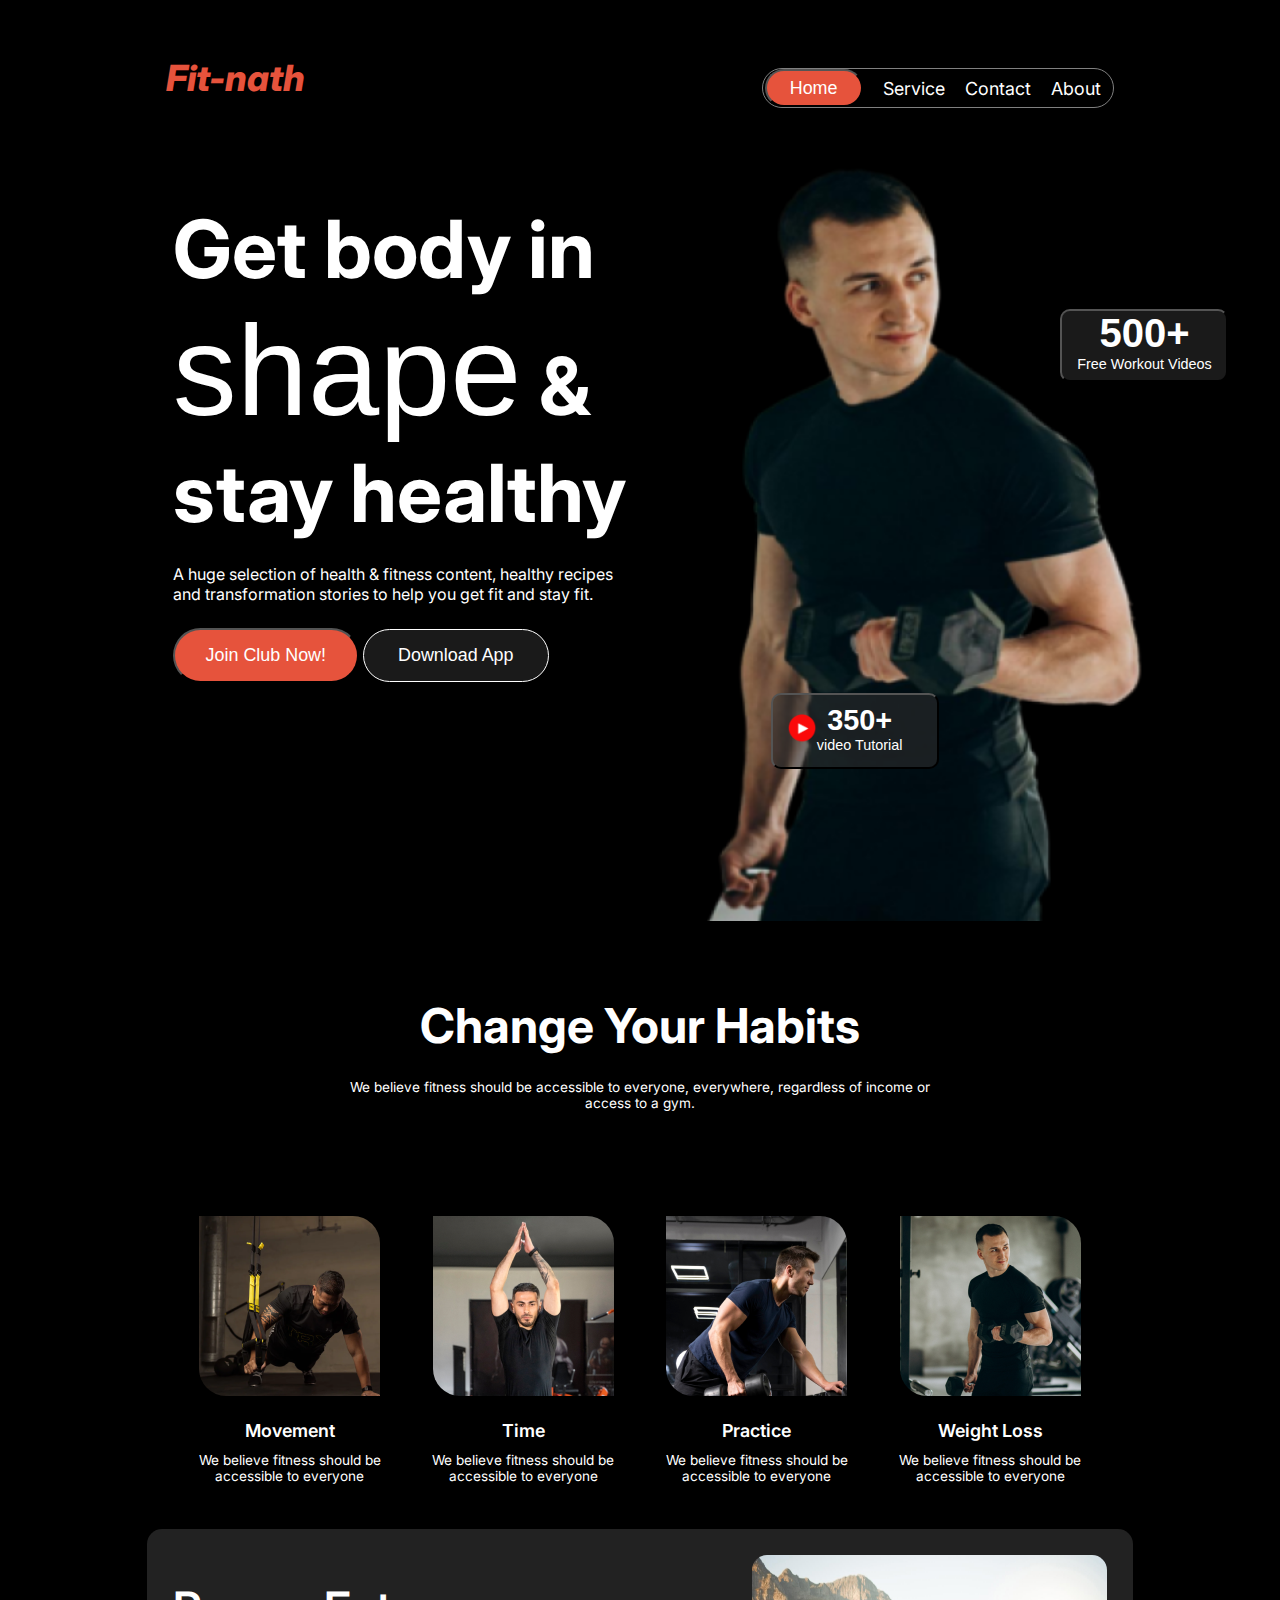
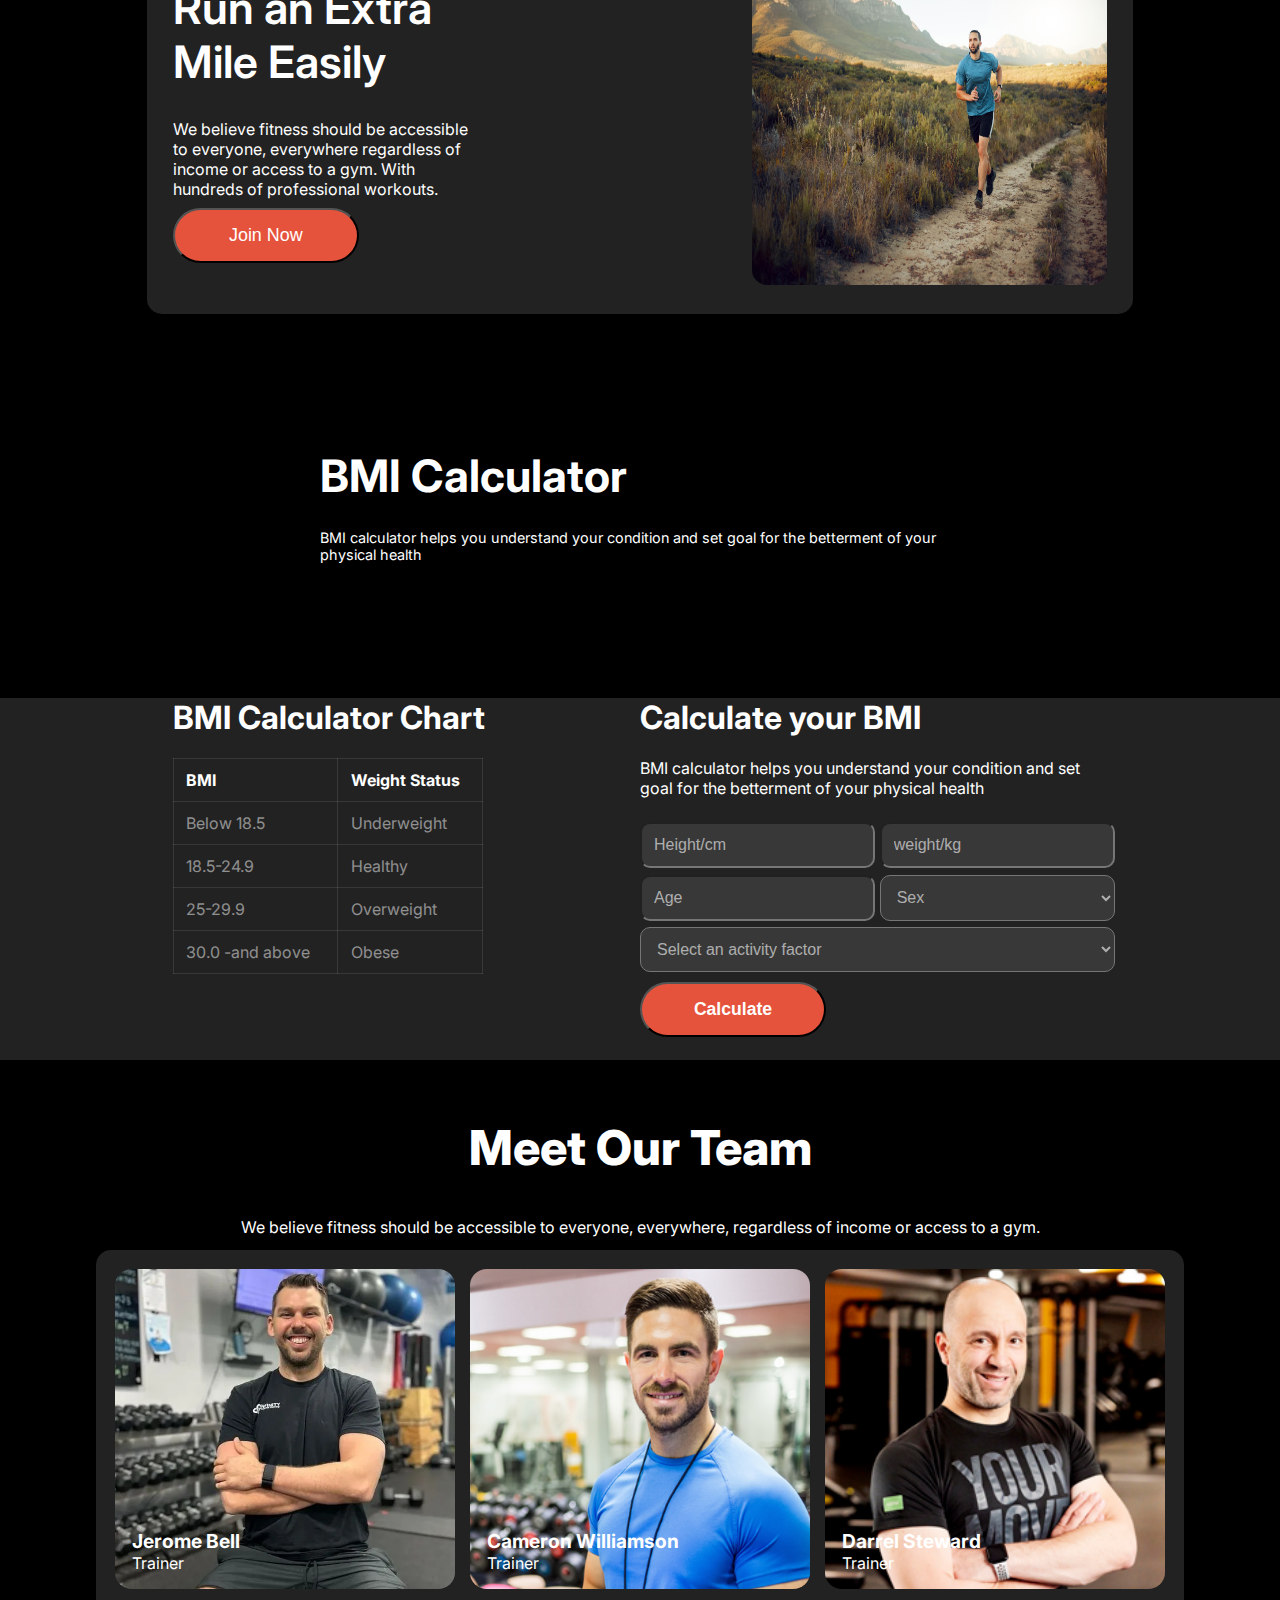
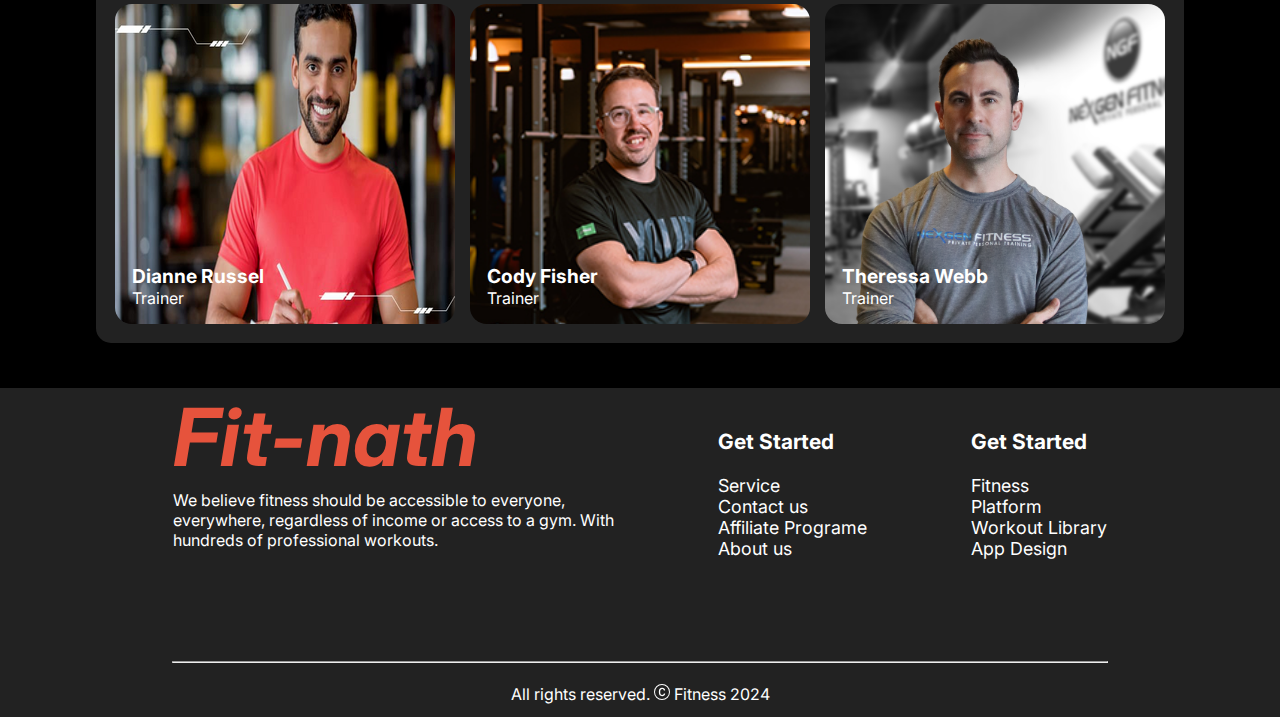
==== index.html @ c1edc2de "Right side gap in SM fixed" ====
<!DOCTYPE html>
<html lang="en">
<head>
    <meta charset="UTF-8">
    <meta name="viewport" content="width=device-width, initial-scale=1.0">
    <link rel="preconnect" href="https://fonts.googleapis.com">
<link rel="preconnect" href="https://fonts.gstatic.com" crossorigin>
<link href="https://fonts.googleapis.com/css2?family=Inter:wght@100..900&display=swap" rel="stylesheet">
<link href="https://fonts.cdnfonts.com/css/miama" rel="stylesheet">
<link rel="stylesheet" href="./style.css"> 
<title>Assignment-2</title>
</head>
<body class="inter-font">
 
    <main>
        <section class="banner" >
            <nav class="nav-container">
            
                <h3>Fit-nath</h3>
                <!-- This image should be replaced by a hamburger menu icon-->
                <div class="hamburger-menu"><img src="./images/hamburger.jpg" alt="" height="25px" width="25px"></div>

                <ul>

                <li>
                    <button class="btn-nav"><a href="">Home</a></button>

                </li>
                <li class="list-margin"> <a href="">Service</a> </li>
                    <li class="list-margin"> <a href="">Contact</a> </li>
                    <li class="list-margin list-margin-right"><a href="">About</a> </li>
            </ul>
            
        </nav>
           <div class="banner-contents">
            <div class="banner-heading">
                <h1>Get body in <span id="span">shape</span> & stay healthy</h1>
                <p>A huge selection of health & fitness content, healthy recipes <br> and transformation stories to help you get fit and stay fit.</p>
                <div class="banner-btn-container"><button class="btn-primary"><a href="">Join Club Now!</a></button>
                    <button class="btn-secondary"><a href="">Download App</a></button></div>
           </div>
           <div class="banner-button">
            <button class="btn-350">
                <div class="inner-350"> <img src="./images/red-button.png" alt="red button" height="30px" width="30px"></div>
                <div>
                   <h2>350+</h2>
                   <p>video Tutorial</p>
                </div>
           </button>
           <button class="btn-500">
                <h2>500+</h2>
                <p>Free Workout Videos</p>
       </button>

           </div>
        </section>
 <section class="change">
            <div class="change-div">
                <div class="change-header">
                    <h1>Change Your Habits</h1>
                    <p style="color: white; text-align: center;">We believe fitness should be accessible to everyone, everywhere, regardless of income or access to a gym.</p>
                </div>
                <div class="change-card-container">
                    <div class="change-card">
                        <img src="./images/image 3.png" alt="">
                        <h5>Movement</h5>
                        <p>We believe fitness should be <br> accessible to everyone</p>
                    </div>
                    <div class="change-card">
                        <img src="./images/image 2.png" alt="">
                        <h5>Time</h5>
                        <p>We believe fitness should be <br> accessible to everyone</p>
                    </div>
                    <div class="change-card">
                        <img src="./images/image 4.png" alt="">
                        <h5>Practice</h5>
                        <p>We believe fitness should be <br> accessible to everyone</p>
                    </div>
                    <div class="change-card">
                        <img src="./images/image 5.png" alt="">
                        <h5>Weight Loss</h5>
                        <p>We believe fitness should be accessible to everyone</p>
                    </div>
                </div>
            </div>


        </section>
        <section class="run">
            <div class="run-div">
                <div class="run-heading">
                    <h1>Run an Extra <br> Mile Easily</h1>
                    <p>We believe fitness should be accessible to everyone,  everywhere regardless of income or access to a gym.
                    With  hundreds of professional workouts.
                    </p>
                    <button class="btn-primary"><a href="">Join Now</a></button>
                </div>
                <div class="run-img"><img src="./images/run.jpg" alt="run image"></div>
            </div>
        </section>

    </section>

    <section class="calculator">
        <div class="calculator-div">
            <h1>BMI Calculator</h1>
            <p>BMI calculator helps you understand your condition and set goal for the betterment of your physical health</p>
        </div>
    </section>
        <section class="chart-section">
            <div class="chart-div">
                <div class="chart-table">
                    <h1>BMI Calculator Chart</h1>
                    <table>
                        
                            <tr><th>BMI</th> <th>Weight Status</th></tr>
                            
                        
                        <tbody>
                            <tr>
                                <td>Below 18.5</td>
                                <td>Underweight</td>
                            </tr>
                            <tr>
                                <td>18.5-24.9</td>
                                <td>Healthy</td>
                            </tr>
                            <tr>
                                <td>25-29.9</td>
                                <td>Overweight</td>
                            </tr>
                            <tr>
                                <td>30.0 -and above</td>
                                <td>Obese</td>
                            </tr>
                        </tbody>
                    </table>
                </div>
                <div class="calc-bmi">
                    <h1>Calculate your BMI</h1>
                    <p>BMI calculator helps you understand your condition and set goal for the betterment of your physical health</p>
                    <form  class="form-input" action="">
                        <input type="number" placeholder="Height/cm">
                        <input type="number" placeholder="weight/kg">
                        <input type="number" placeholder="Age">
                       
                        <select id="options" name="options" >
                            <option value="option1">Sex</option>                          
                        </select>
                        <select class="activity" id="options" name="options" >
                            <option  value="option1">Select an activity factor</option>                          
                        </select>
                        
                       
                    </form>
                    <button class="btn-primary">Calculate</button>
                </div>
            </div>
            </section>
            <section class="team">
                <div class="parent-trainer">
                    <div class="trainer-heading"><h1>Meet Our Team</h1>
                        <p>We believe fitness should be accessible to
                            everyone, everywhere, regardless of income
                            or access to a gym.</p></div>

                    <div class="trainer-container">
                        <div class="trainer trainer-1">
                            <div class="trainer-info">
                            <h3>Jerome Bell</h3>
                            <p>Trainer</p>
                        </div>
                    </div>
                        <div class="trainer trainer-2">
                            <div class="trainer-info">
                                <h3>Cameron Williamson</h3>
                                <p>Trainer</p>
                            </div>
                        </div>
                        <div class="trainer trainer-3">
                            <div class="trainer-info">
                                <h3>Darrel Steward</h3>
                                <p>Trainer</p>
                            </div>
                        </div>
                        <div class="trainer trainer-4">
                            <div class="trainer-info">
                                <h3>Dianne Russel</h3>
                                <p>Trainer</p>
                            </div>
                        </div>
                        <div class="trainer trainer-5">
                            <div class="trainer-info">
                                <h3>Cody Fisher</h3>
                                <p>Trainer</p>
                            </div>
                        </div>
                        <div class="trainer trainer-6">
                            <div class="trainer-info">
                                <h3>Theressa Webb</h3>
                                <p>Trainer</p>
                            </div>
                        </div>


                    </div>

                </div>

            </section>

        <section class="link">
            <div class="link-div">
                <div>
                    <h1>Fit-nath</h1>
                    <p>We believe fitness should be accessible to everyone, <br>
                        everywhere, regardless of income or access to a gym. With <br>
                        hundreds of professional workouts.</p>
                </div>

                    <ul>
                        <li><a href=""><h3>Get Started</h3></a></li>
                        <li><a href="">Service</a></li>
                        <li><a href="">Contact us</a></li>
                        <li><a href="">Affiliate Programe</a></li>
                        <li><a href="">About us</a></li>
                    </ul>




                    <ul>
                        <li><a href=""><h3>Get Started</h3></a></li>
                        <li><a href="">Fitness</a></li>
                        <li><a href="">Platform</a></li>
                        <li><a href="">Workout Library</a></li>
                        <li><a href="">App Design</a></li>
                    </ul>
                

            </div>
            <hr>
            <div class="footer"> <footer>All rights reserved. <svg xmlns="http://www.w3.org/2000/svg" width="16" height="16" fill="currentColor" class="bi bi-c-circle" viewBox="0 0 16 16">
                <path d="M1 8a7 7 0 1 0 14 0A7 7 0 0 0 1 8m15 0A8 8 0 1 1 0 8a8 8 0 0 1 16 0M8.146 4.992c-1.212 0-1.927.92-1.927 2.502v1.06c0 1.571.703 2.462 1.927 2.462.979 0 1.641-.586 1.729-1.418h1.295v.093c-.1 1.448-1.354 2.467-3.03 2.467-2.091 0-3.269-1.336-3.269-3.603V7.482c0-2.261 1.201-3.638 3.27-3.638 1.681 0 2.935 1.054 3.029 2.572v.088H9.875c-.088-.879-.768-1.512-1.729-1.512"/>
              </svg> Fitness 2024</footer></div>
        </section>
       

    </main>
   

</body>
</html>
---- style.css ----
.inter-font {
    font-family: "Inter", sans-serif;
    font-optical-sizing: auto;

    font-style: normal;
    font-variation-settings:
      "slnt" 0;
  }
  /* section background */
  *{
    margin-top: 0%;
    padding: 0%;
  }

  body{
    background-color: black;
    color: #FFFFFF;
    margin: 0;
    padding: 0%;

  }
  nav{
    background-color: black;
  }
   a{
    font-weight: 800;

   }
 /* Buttton Styling */
 .btn-primary:hover{
    background-color: coral;
 }
  .btn-primary{
 width: 186px;
    border-radius: 42px;
    padding: 15px;
    background-color: #E6533C;

    font-weight: 600;
    text-align: center;
    color: #FFFFFF;
    font-size: 1.1rem;

}
.btn-secondary{
    width: 186px;
    border-radius: 42px;
    padding: 15px;
    background-color: rgb(255, 255, 255, .1);
    border: 1px solid rgb(255, 255, 255);


}
.btn-350{
  width: 168px;
   
  position: relative;
  left: 28%;
  top: 75%;
  border-radius: 10px;
  background: rgba(48, 48, 48, 0.54);
  color: white;
  
  display: flex;
  align-items: center;
  padding-left: 3%;
  padding-bottom: 2%;
  padding-top: 2%;


}
.btn-500{
    width: 168px;
    
    position: relative;
    left: 90%;
    top: 5%;
    border-radius: 10px; 
    background: rgba(255, 255, 255, 0.1);
    color: white;
    

}
.banner-button h2,p{
    margin: 0;
}
.btn-500 h2{
    font-weight: 900;
    font-size: 2.5rem;
}
.btn-350 h2{
    font-weight: 900;
    font-size: 1.8rem ;
}
.banner-button p{
    font-weight: 500;
    font-size: .9rem ;
}
/* .inner-350{
    
    height: 30px;
    width: 30px;
    border-radius: 50%;
    margin-right: 10%;
} */




/* Experimental */

  /* navbar Styling */

.nav-container{
    display: flex;   
    justify-content: space-between;
    align-items: center;
    /* margin: 3.5rem 11.88rem auto 11.88rem */
   width: 74vw;
    margin:3.5rem auto auto auto;
}
.nav-container ul{
    display: flex;
    align-items: center;
    border: 1px solid gray;
    padding-left: 2px;
    padding-right: 2px;
    border-radius: 46px;

}
.nav-container li,a{
    text-decoration: none;

    list-style: none;
    font-size: 1.12rem;
    font-weight: 400; 
    color: #FFFFFF;
    text-align: center;
    /* margin-left: 20px; */


}
.hamburger-menu{
    display: none;
}
.list-margin{
   margin-left: 20px;
}
.list-margin-right{
    margin-right:10px;
}
.nav-container h3{
    font-style: italic;
    font-weight: 800;
    font-size: 2.25rem;
    color: #E6533C;
    ;
}
.btn-nav{
    width: 98px;
    height: 38px;
    background-color: #E6533C;
    border-radius: 46px;
    font-weight: 600;
    font-size: 1.12rem;
    text-align: center;
    padding-left: 5%;
    padding-right: 5%;
}
/* banner-section-design */


     
#span{
    font-family: 'Miama', sans-serif;
    font-weight: 400;
    font-size: 8rem;
                                                
}
.banner-contents{
    display: flex;
        width: 73vw;
    height: 73vh;


    margin: 0 auto;
    justify-content: space-between;
    background-image: url(./images/Images2.png);
    background-repeat: no-repeat;
    background-size: contain;
    background-position:bottom right ;
    background-color: black;
    padding: 5%;

}
.banner-contents h1{
    font-size: 5rem;
    color: #FFFFFF;
    margin-bottom: 5%;
}
.banner-contents p{
    margin-bottom: 5%;

}
.banner-heading, .banner-button{
    width: 36.5vw;
    height: 73vh;

    /* background-color: aquamarine; */

}
/* .banner-button{
    display: grid;
    grid-template-columns: 50% 50%;
} */

/* change-section-styling */
.change-div{
    width: 73vw;
    /* bg color just for experiment */
    background-color: black;  
    margin: 0 auto;
    display: flex;
    align-items: center;
    flex-direction: column;
    text-align: center;


}
.change-header{
    text-align: center;
       width: 46.59vw;
    padding: 0%;
    margin: 8% auto;
}
.change-header h1{
    font-size: 3rem ;
    font-weight: bold;
    color: #FFFFFF;
    margin: 0;
}
.change-header p{
    margin-top: 1.5rem;
    font-size: .85rem;
}
/* .change-card-container{
    
    display: flex;
    align-content: center;
    width: 100%;
    margin: 0 auto;
} */
.change-card-container {
   display: grid;
   grid-template-columns: repeat(4,1fr);
   margin-top: 30px;
}
.change-card h5{
    font-size: 1.12rem;
    font-weight: 600;
    color: #FFFFFF;
    margin-top: 20px;
    margin-bottom: 5%;
}
.change-card p{
    font-size: .85rem;
    font-weight: 400;
    color: #FFFFFF;
    text-align: center;
    margin: 0;
}
.change-card img{
    border-radius: 0 15% 0 15%;

}
.run-div{
    width: 73vw;
    margin: 5vh auto;
    display: flex;
    justify-content: space-between;
    align-items: center;
    background-color: blanchedalmond;
    border-radius: 15PX;
    padding: 2%;
    background-color: rgb(34, 34, 34);
}
.run-div p{
    margin-top: 0;
    margin-bottom: 3%;
}

 .run-img img{
    /* width: 250px;
    height: 250px; */
    border-radius: 15PX;
   max-width: 355px;
   height: 330px
    ;
 }

 .run-heading h1{
    font-size: 2.8rem;
    font-weight: 600;
 }
 .run-heading{
    padding-right: 30%;
 }

 /* calculator section */
 td {
    color: rgba(255, 255, 255, 0.5);
   
    border: 1px solid rgba(255, 255, 255, 0.1);
    text-align: left;
    padding-left: 4%;
}
th {color: #FFFFFF;
   border: 1px solid rgba(255, 255, 255, 0.1);
   text-align: left;
   padding-left: 4%;

}
table{
    border-collapse: collapse;
    margin-bottom: 5%;
    width: 310px;
height: 216px;
border: 1px solid rgba(255, 255, 255, 0.1);
}
 

 .calculator-div{
    width: 50vw;
    margin: 15vh auto;
    text-align: left;
    color: #FFFFFF;
    
 }
 .calculator-div>h1{
    font-size: 2.8rem;
    font-weight: bold;
   margin-bottom: 4%;
 }
 .calculator-div p{
    font-size: .9rem;

 }

 /* chart section */
 .chart-section{
    background-color: rgb(34, 34, 34);
 }

 .chart-div{
    display: flex;
    justify-content: space-between;
    width: 73vw;
    margin: 5vh auto;
    
   
 }
 .chart-table, .calc-bmi{
    width: 50%;
 }
 form{
    display: grid;
    grid-template-columns: 1fr 1fr;
    row-gap: 5%;
    column-gap: 1%;
    margin-top: 5%;

 }

 .activity{
    grid-column: span 2;
 }

input, select, option{
    /* padding-left: 1vw; */
    /* padding-top: .5vw;
    padding-bottom: .5vw; */
    padding: 12px;
   border-radius: 10px;
   background: rgba(255, 255, 255, 0.1);
   font-size: 1rem;
   color: rgba(255, 255, 255, 0.6);
   
}
input::placeholder{
    font-size: 1rem;
    color: rgba(255, 255, 255, 0.6);

}
.chart-div .btn-primary{
    margin-top: 5%;
    margin-bottom: 5%;
}

/* link section styling */
.link{
    background-color: rgb(34, 34, 34);
    margin: 0;
    width: 100vw;
}
.link-div{
    /* display: grid;
    grid-template-columns: repeat(3, 50% 25% 25%); */
    display: flex;
    justify-content: space-between;
    align-items: center;
    width: 73vw;
    margin: 5vh auto;
    background-color: rgb(34, 34, 34);
}
.link li,a{
    text-decoration: none;
    list-style: none;
    margin-left: 0%;
}
.link h1{
    font-size: 5rem;
    text-align: left;
    margin-bottom: 1%;
    color: #E6533C;
    font-style: italic;
    font-weight: 700;

}
.link ul{
    display: flex;
    flex-direction: column;
    align-items: flex-start;
}
.link p{
    margin-bottom: 15%;
}

/* Team section styling */

.parent-trainer h1{
    text-align: center;
    font-size: 3rem;
    font-weight: 800;
    margin-bottom: 5%;
    margin-top: 0;
}
.parent-trainer p{
    text-align: center;
    margin: 0;

}
.parent-trainer{
    display: flex;
    flex-direction: column;
}
.trainer-heading{
    margin: 1% auto;
}

.trainer-container{

   max-width: 1050px;

    margin: 0 auto;
    display: grid;
    grid-template-columns: 1fr 1fr 1fr;
    grid-template-rows: 1fr 1fr;
   row-gap: 15px;
    column-gap: 15px;

    background-color: rgb(34, 34, 34);
    padding: 1.5%;
    border-radius: 15px;
}
.trainer-1, .trainer-3, .trainer-5{
    background-color: brown;
}
.trainer-2, .trainer-4, .trainer-6{
    background-color: darkcyan;
}
.trainer{
    width: 340px;
    height: 320px;
    background-repeat: no-repeat;
   background-size: cover;

    border-radius: 5%;
    display: flex;
    justify-content: flex-start;
    align-items: flex-end;
    color: #FFFFFF;

}
.trainer h1{
    margin-bottom: 0%;

}
.trainer-info h3{
    margin: 0;
    font-size: 1.2rem;


}
.trainer-info {
    display: flex;
    flex-direction: column;
    align-items: flex-start;
    position: relative;
    bottom: 5%;

}




.trainer-1{
    background-image: url(./images/trainer1.png);}
.trainer-2{
    background-image: url(./images/trainer2.png);
}
.trainer-3{
    background-image: url(./images/trainer3.png);
}
.trainer-4{
    background-image: url(./images/trainer4.png);
}
.trainer-5{
    background-image: url(./images/trainer5.png);

}
.trainer-6{
    background-image: url(./images/trainer6.png);
}
.trainer-info{
    margin-left: 5%;

}
footer{
    text-align: center;
    background-color: rgb(34, 34, 34);
    color: #FFFFFF;
    margin-top: 0;
    padding: 1%;
    
}
hr{
    width: 73vw;
    background-color: rgba(255, 255, 255, 0.1);
}

/* margin */


  /* responsive Styling */

  @media screen and (max-width:576px){

    /* button section */
    .btn-primary a{
        font-size: 1rem;
        font-weight: 800;}
    .btn-secondary a{
        font-size: 1rem;
        font-weight: 800;

    }

    /* nav bar section */
    .nav-container{
        display: flex;
        justify-content: space-between ;
    }
    .hamburger-menu{
       display: block;
       
    }
    .nav-container ul{
        display: none;
    }

    /* banner section */

    .banner-contents{
        display: flex;
        flex-direction: column;
        background-size: contain;
    background-position: bottom center;
    margin: 0 auto;
    width: auto;
    height: auto;
    }
    .banner-heading, .banner-button {
        width: auto;
        /* height: 73vh; */

    }
    .banner-heading{
        padding-bottom:15%;

       
    }
    .banner-heading h1{
        font-size: 2.9rem;

    }
    .banner-btn-container{
        display: flex;
       margin: 0 auto;
    }
    #span {
        font-family: 'Miama', sans-serif;
        font-weight: 400;
        font-size: 4rem;
    }
    .btn-primary{
        margin-right: 10px;
        padding: .9%;
    }
    .btn-350 {
        max-width: 168px;
        height: 75px;
        position: relative;
        border-radius: 10px;
        left: 1%;
        top: 38%;
    }
    
    .btn-500 {
        max-width: 168px;
        position: relative;
        left: 54%;
        top: -28%;
    }
    /* change section */

    .change-header h1{
        font-size: 1.7rem;}
  
   .change-header{
    width: auto;
    margin: 8% auto;
   } 
    .change-card-container{
        display: grid;
       grid-template-columns: 1fr;
       row-gap: 5%;
        max-width: 100%;
        height: auto;
    }
    /* Run Section */
    .run{
        margin-top: 55%;
    }
    .run-div{
        display: flex;
        flex-direction: column;
        justify-content: space-between;
    }
    .run-div .btn-primary{
        margin: 0 auto;
    }
    .run-heading{
        display: flex;
        flex-direction: column;
        text-align: left;
        padding-left: 30%;

    }
    .run-div .btn-primary{
        margin: 10% auto ;
        width: 67vw;
        padding-top: 2.8%;
        padding-bottom: 2.8%;
    }
    .run-img img{
        max-width: 270px;
        height: auto;


    }



    /* Team section Styling */
    .trainer-container{
        max-width: 1050px;
        margin: 0 auto;
        display: grid;
        grid-template-columns: 1fr;
        row-gap: 15px; 
        padding:15px;
        border-radius: 15px;
        background: rgb(34, 34, 34);

    }
    .trainer{
        max-width: 340px;
        height: 320px;
    }

    /* calculator section */
    form{
        column-gap: 2%;
        row-gap: 7%;
        margin-bottom: 10%;
    }
    .chart-div {
            display: flex;        	    
        	flex-direction: column;        	    
        	margin: 5vh auto;
            align-items: center;}
        .chart-table{
            width: auto;
        }
        
    /* calc-bmi Styling */
   
    .calc-bmi{
        width: auto;
        padding-left:25%;
        padding-right: 25%;        
    }
    .calc-bmi .btn-primary{
        padding: 3.5%;
    }
    input,select,option{
        padding: 7%;
        font-size: smaller;
       
    }
    .activity {
        padding: 3.7%;}
   
    
    
    .calculator-div{
        margin: 5vh 5vw;
        text-align: left;
        color: #FFFFFF;
        background-color: black;
        width: auto;
    }
    .calculator-div h1{
        font-size: 2.7rem;
    }

    /* link section */

    .link-div{
        display: flex;
        flex-direction: column;
       align-items: flex-start;
       justify-content: flex-start;
       text-align: left;
    }
    .link-div {
        text-align: left;
    }
    .link-div ul {
        list-style-type: none;
        padding: 0;
    }
    .link-div ul li {
        margin: 5px 0;
    }
    .link h1{
        font-size: 4.1rem;
    }
    body, html{
        width: 100vw;
        overflow-x: hidden;
        padding: 0.8em 0;
    }

}
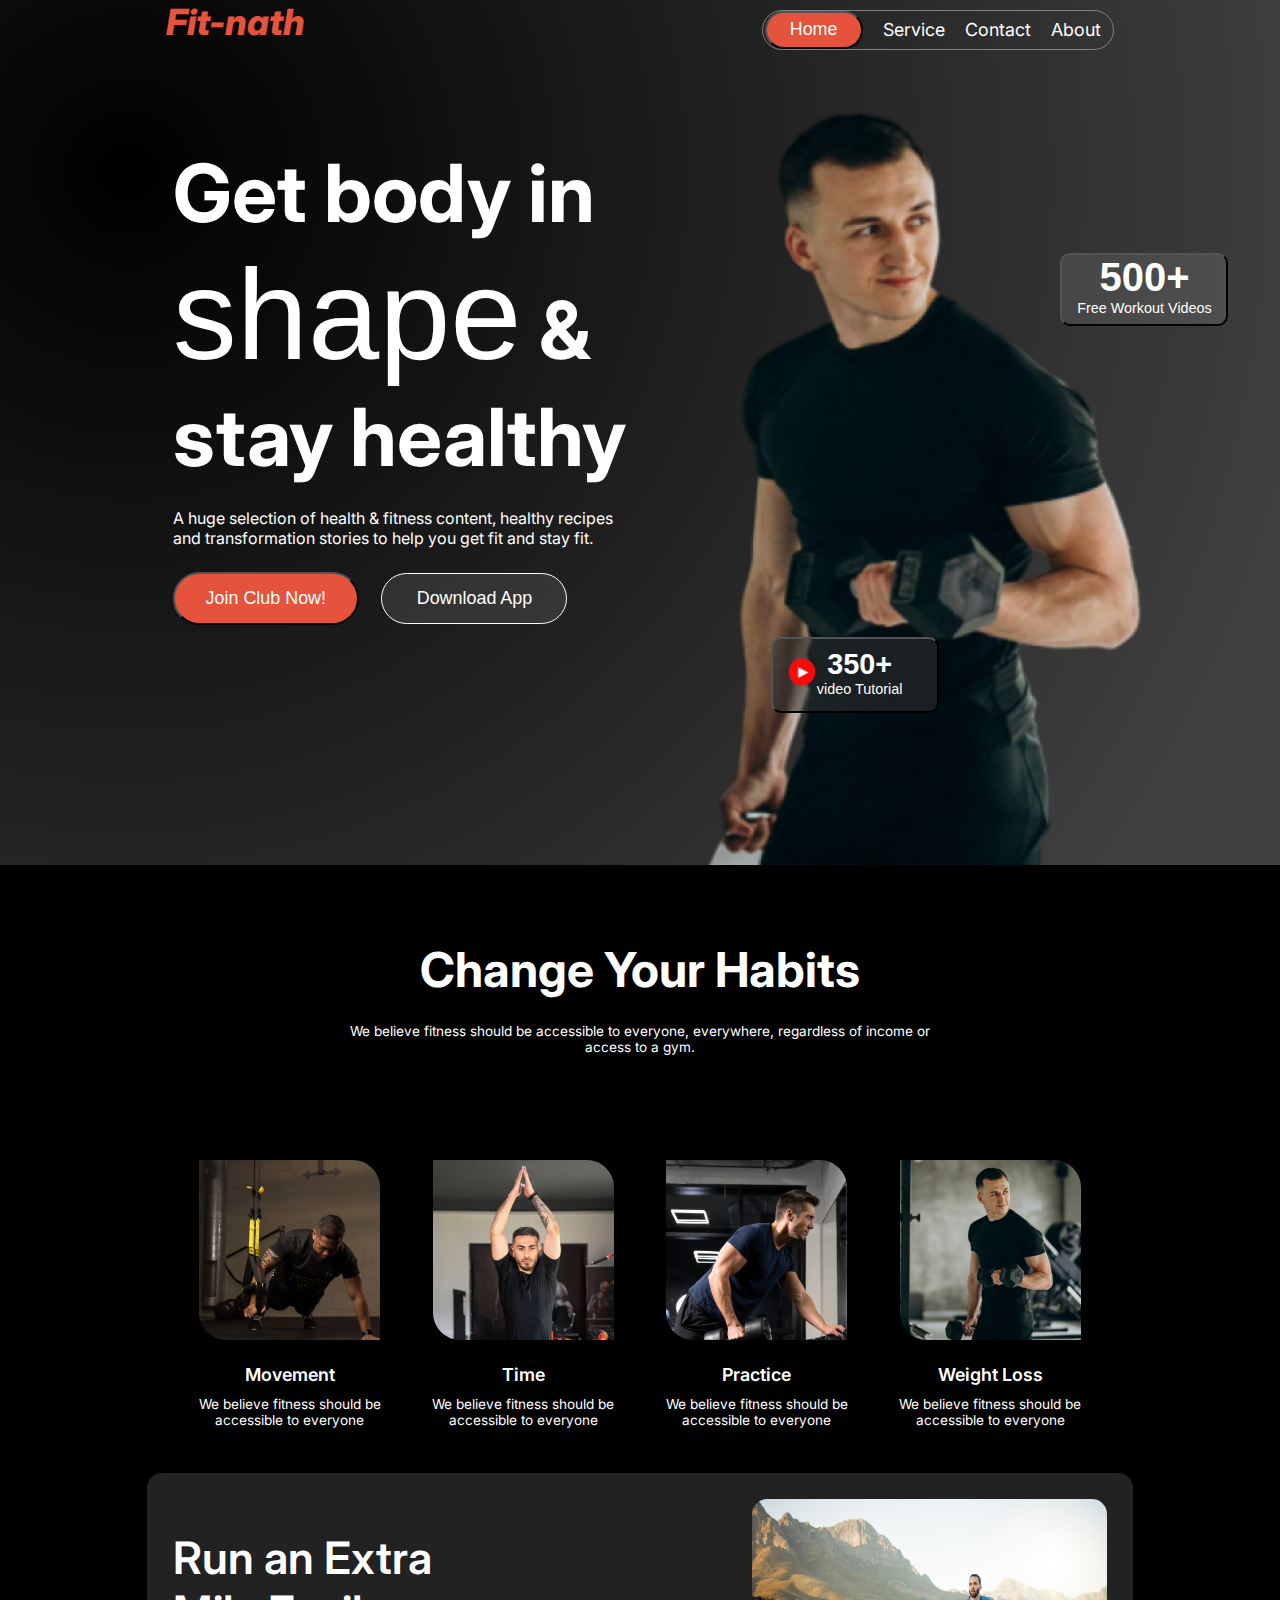
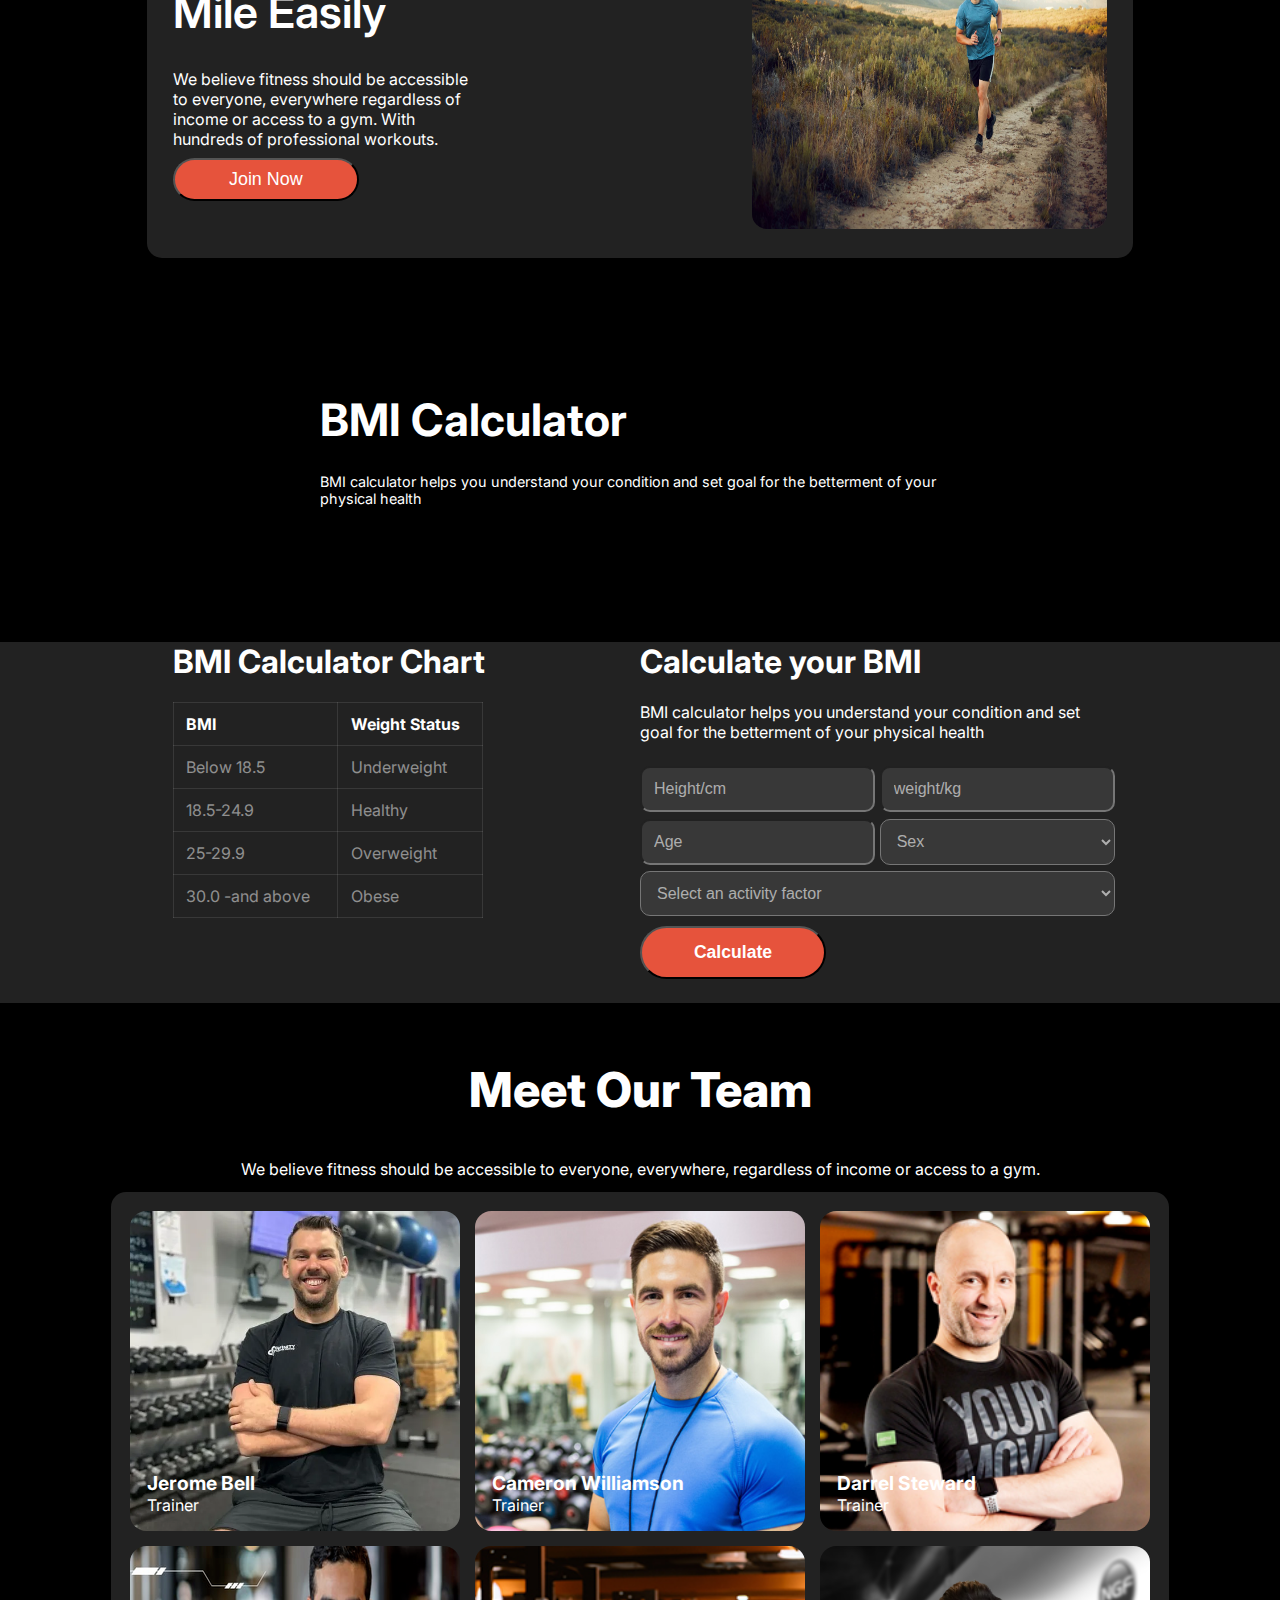
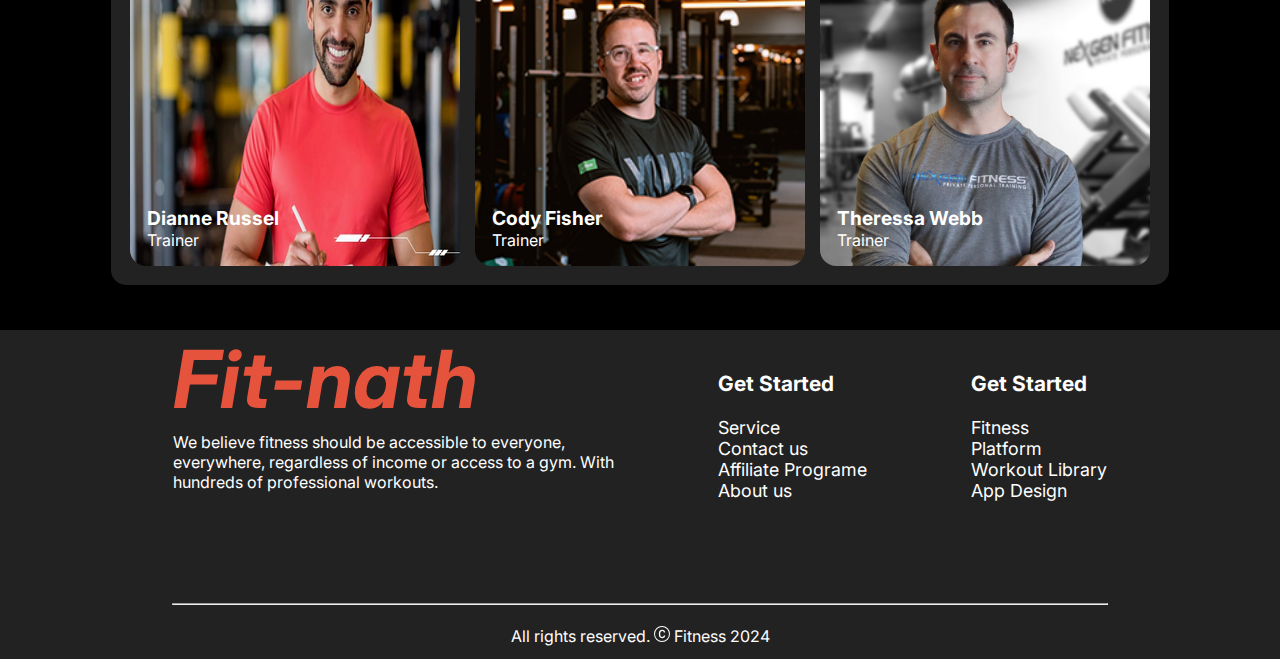
==== commit 254b6c09: "Done" ====
--- a/index.html
+++ b/index.html
@@ -247,7 +247,5 @@
        
 
     </main>
-   
-
-</body>
+   </body>
 </html>--- a/style.css
+++ b/style.css
@@ -15,13 +15,16 @@
   body{
     background-color: black;
     color: #FFFFFF;
-    margin: 0;
-    padding: 0%;
+    margin-top: 0px; 
+    margin-bottom: 0px; 
+    margin-left: 0px; 
+    margin-right: 0px;
+    padding: 0;
 
   }
-  nav{
+  /* nav{
     background-color: black;
-  }
+  } */
    a{
     font-weight: 800;
 
@@ -33,7 +36,8 @@
   .btn-primary{
  width: 186px;
     border-radius: 42px;
-    padding: 15px;
+    /* padding: 15px; */
+    padding: 3% 5%;
     background-color: #E6533C;
 
     font-weight: 600;
@@ -45,12 +49,16 @@
 .btn-secondary{
     width: 186px;
     border-radius: 42px;
-    padding: 15px;
+    padding: 3% 5%;
     background-color: rgb(255, 255, 255, .1);
-    border: 1px solid rgb(255, 255, 255);
-
-
-}
+    border: 1px solid rgb(255, 255, 255);  
+    margin-left: 4%;
+}
+.btn-secondary:hover{
+    background-color: rgba(255, 255, 255, 0.6);
+    color: black;
+}
+
 .btn-350{
   width: 168px;
    
@@ -111,13 +119,16 @@
 
   /* navbar Styling */
 
+  
+
 .nav-container{
     display: flex;   
     justify-content: space-between;
-    align-items: center;
-    /* margin: 3.5rem 11.88rem auto 11.88rem */
+    align-items: baseline;
+   
    width: 74vw;
-    margin:3.5rem auto auto auto;
+    margin:0 auto auto auto;
+    background: none;
 }
 .nav-container ul{
     display: flex;
@@ -168,6 +179,9 @@
     padding-right: 5%;
 }
 /* banner-section-design */
+.banner{
+    background: radial-gradient(circle at 10% 20%, rgb(0, 0, 0) 0%, rgb(64, 64, 64) 90.2%);
+}
 
 
      
@@ -189,8 +203,7 @@
     background-repeat: no-repeat;
     background-size: contain;
     background-position:bottom right ;
-    background-color: black;
-    padding: 5%;
+   padding: 5%;
 
 }
 .banner-contents h1{
@@ -479,7 +492,7 @@
     background-color: darkcyan;
 }
 .trainer{
-    width: 340px;
+    width: 330px;
     height: 320px;
     background-repeat: no-repeat;
    background-size: cover;
@@ -569,9 +582,10 @@
     .nav-container{
         display: flex;
         justify-content: space-between ;
+        justify-items: center;
     }
     .hamburger-menu{
-       display: block;
+       display: flex;
        
     }
     .nav-container ul{
@@ -606,6 +620,7 @@
     .banner-btn-container{
         display: flex;
        margin: 0 auto;
+       
     }
     #span {
         font-family: 'Miama', sans-serif;
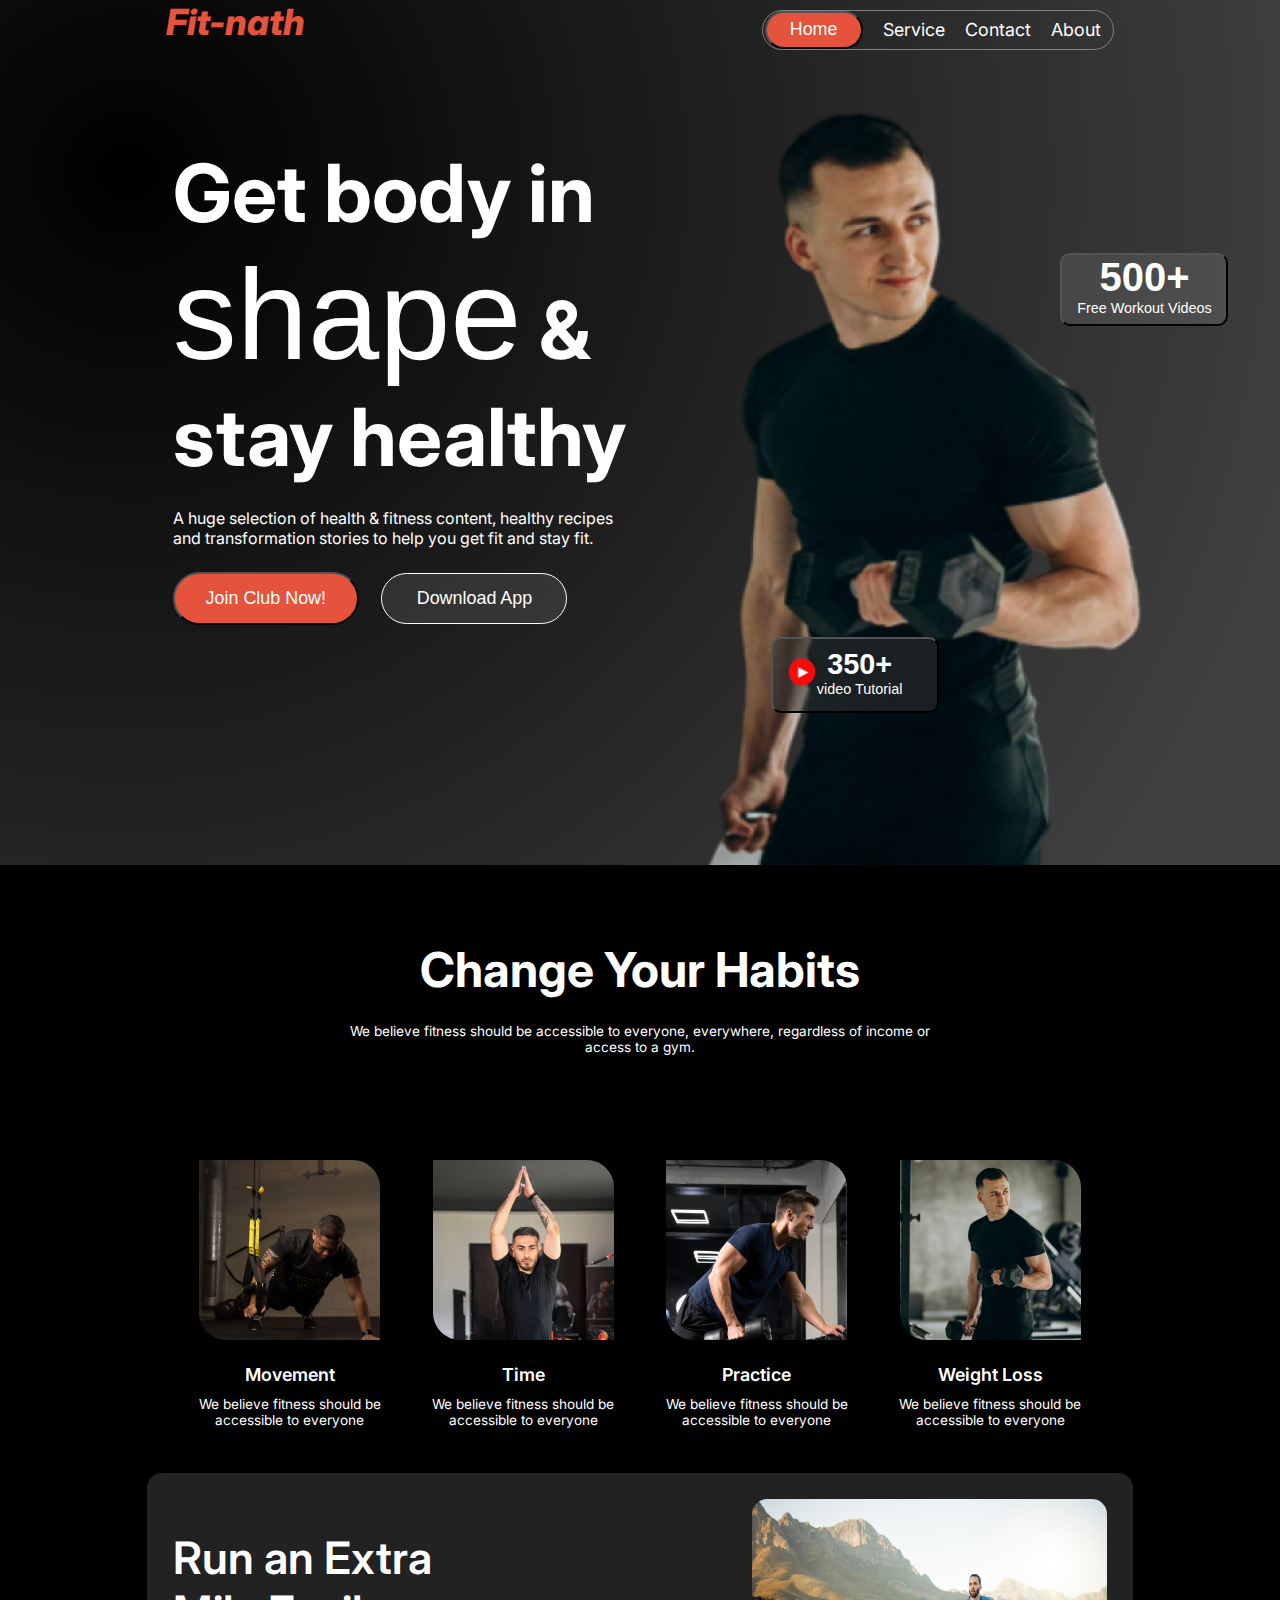
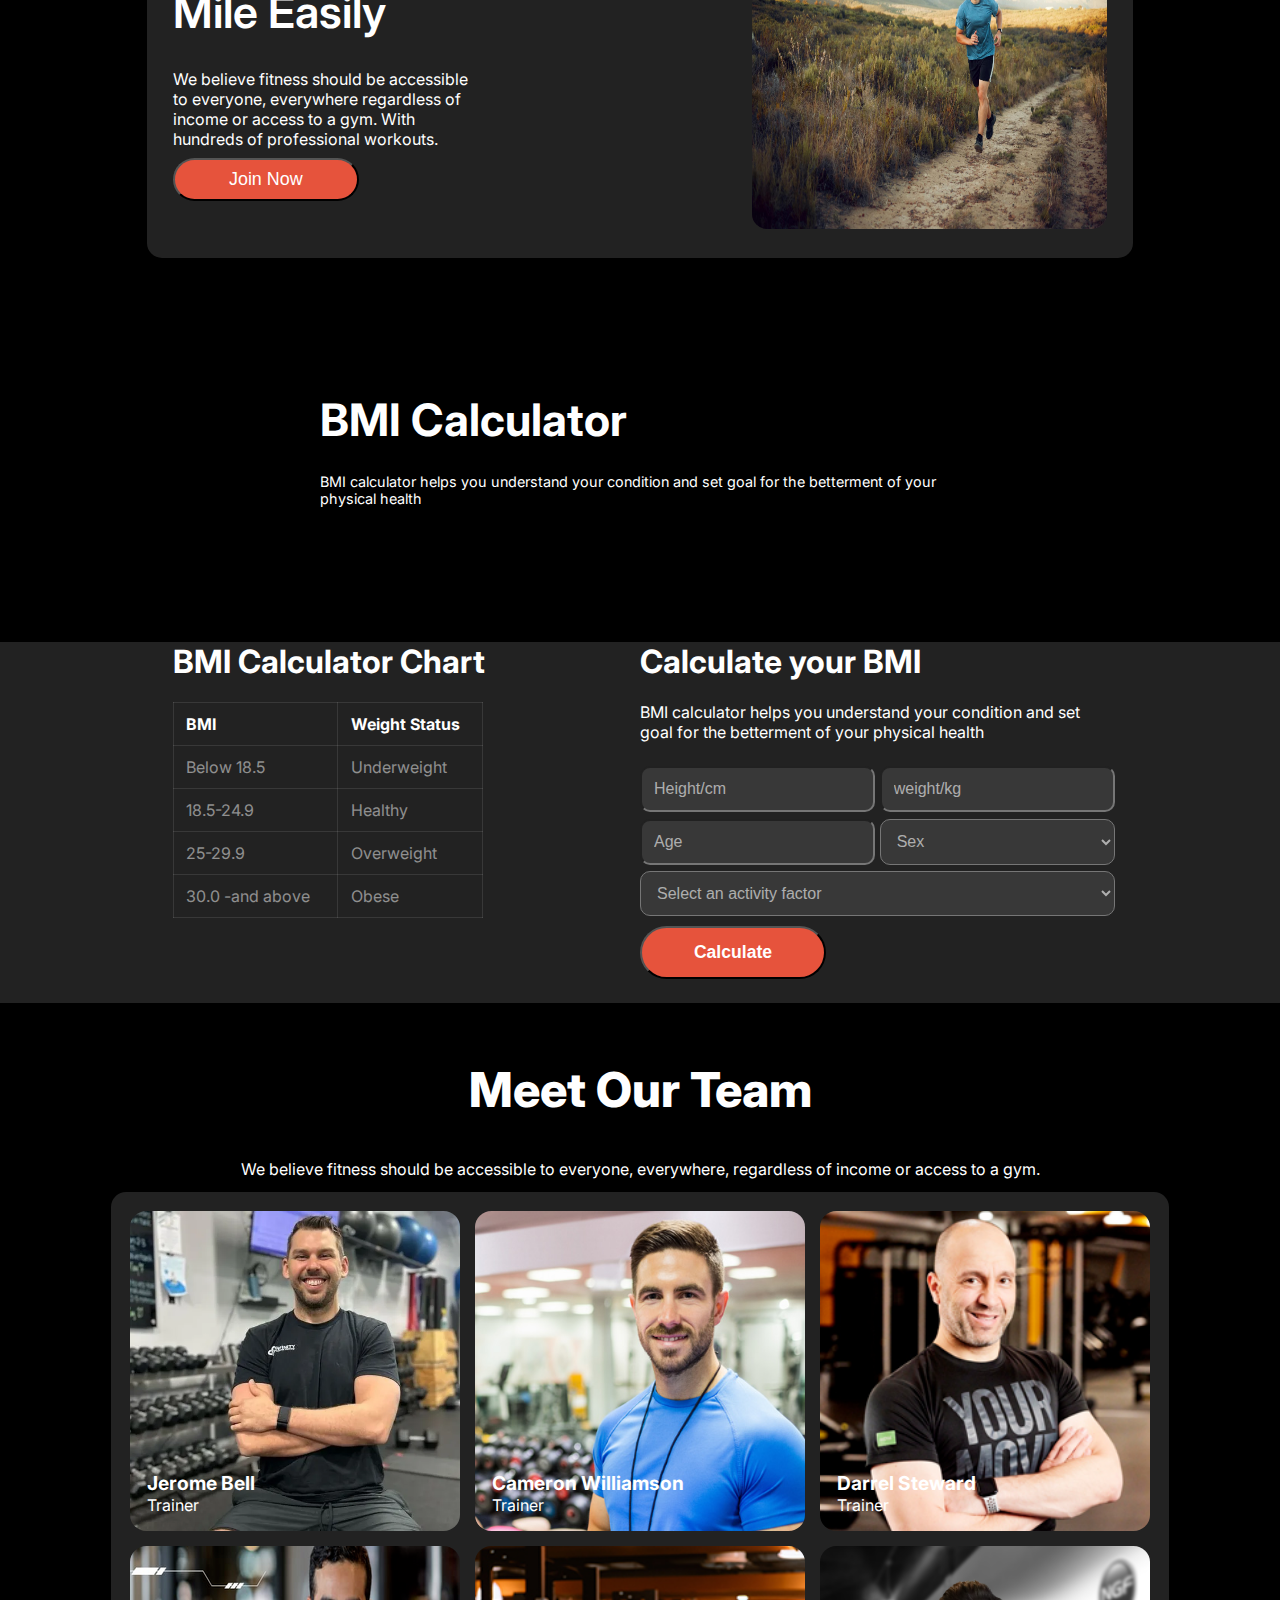
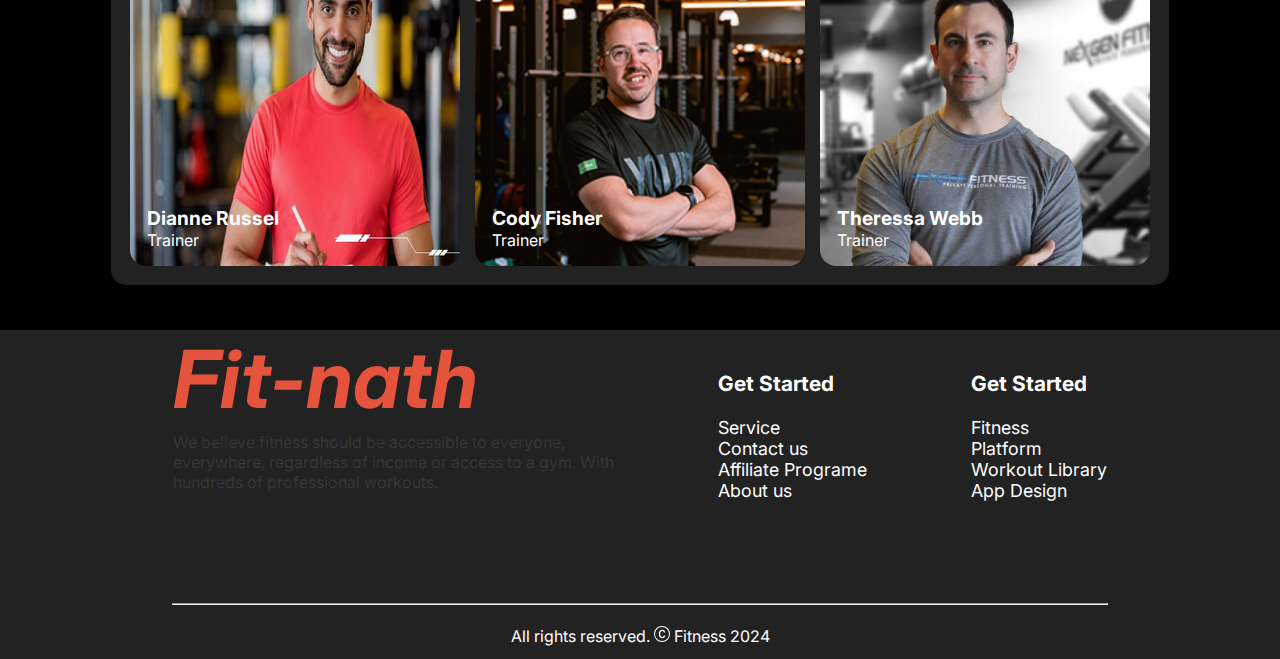
==== commit 4fdc6301: "done again" ====
--- a/index.html
+++ b/index.html
@@ -140,11 +140,11 @@
                     <h1>Calculate your BMI</h1>
                     <p>BMI calculator helps you understand your condition and set goal for the betterment of your physical health</p>
                     <form  class="form-input" action="">
-                        <input type="number" placeholder="Height/cm">
-                        <input type="number" placeholder="weight/kg">
-                        <input type="number" placeholder="Age">
+                        <input class="input-width" type="number" placeholder="Height/cm" >
+                        <input class="input-width" type="number" placeholder="weight/kg">
+                        <input class="input-width" type="number" placeholder="Age">
                        
-                        <select id="options" name="options" >
+                        <select class="input-width" id="options" name="options" >
                             <option value="option1">Sex</option>                          
                         </select>
                         <select class="activity" id="options" name="options" >
--- a/style.css
+++ b/style.css
@@ -77,6 +77,12 @@
 
 
 }
+.btn-350:hover{
+    background-color: rgba(255, 255, 255, 0.1);
+}
+.btn-500:hover{
+    background-color: rgba(255, 255, 255, 0.5);
+}
 .btn-500{
     width: 168px;
     
@@ -414,6 +420,7 @@
     background-color: rgb(34, 34, 34);
     margin: 0;
     width: 100vw;
+    color: rgba(255, 255, 255, 0.1);
 }
 .link-div{
     /* display: grid;
@@ -429,7 +436,9 @@
     text-decoration: none;
     list-style: none;
     margin-left: 0%;
-}
+    color: rgba(255, 255, 255, 1);
+}
+
 .link h1{
     font-size: 5rem;
     text-align: left;
@@ -570,10 +579,14 @@
 
     /* button section */
     .btn-primary a{
-        font-size: 1rem;
-        font-weight: 800;}
+        font-size: .7rem;
+        font-weight: 800;
+   
+}
+
+
     .btn-secondary a{
-        font-size: 1rem;
+        font-size: .7rem;
         font-weight: 800;
 
     }
@@ -627,9 +640,15 @@
         font-weight: 400;
         font-size: 4rem;
     }
+    /* button section */
+
     .btn-primary{
-        margin-right: 10px;
-        padding: .9%;
+        padding: 3%;
+        height: fit-content;
+    }
+    .btn-secondary{
+        padding: 3%;
+        height: fit-content;
     }
     .btn-350 {
         max-width: 168px;
@@ -640,11 +659,19 @@
         top: 38%;
     }
     
-    .btn-500 {
+     .btn-500{
         max-width: 168px;
         position: relative;
-        left: 54%;
-        top: -28%;
+        left: 45%;
+        top: -15%;
+    
+            }
+    .btn-500 h2{
+        font-size: 1.7rem;
+    }
+    .btn-500 p{
+    font-size: .7rem;
+
     }
     /* change section */
 
@@ -688,7 +715,7 @@
         padding-bottom: 2.8%;
     }
     .run-img img{
-        max-width: 270px;
+        max-width: 100%;
         height: auto;
 
 
@@ -719,6 +746,7 @@
         row-gap: 7%;
         margin-bottom: 10%;
     }
+    
     .chart-div {
             display: flex;        	    
         	flex-direction: column;        	    
@@ -742,9 +770,15 @@
         padding: 7%;
         font-size: smaller;
        
+       
+    }
+    .input-width{
+        max-width: 45vw;
+
     }
     .activity {
-        padding: 3.7%;}
+        padding: 3.7%;
+    width: 94vw;}
    
     
     
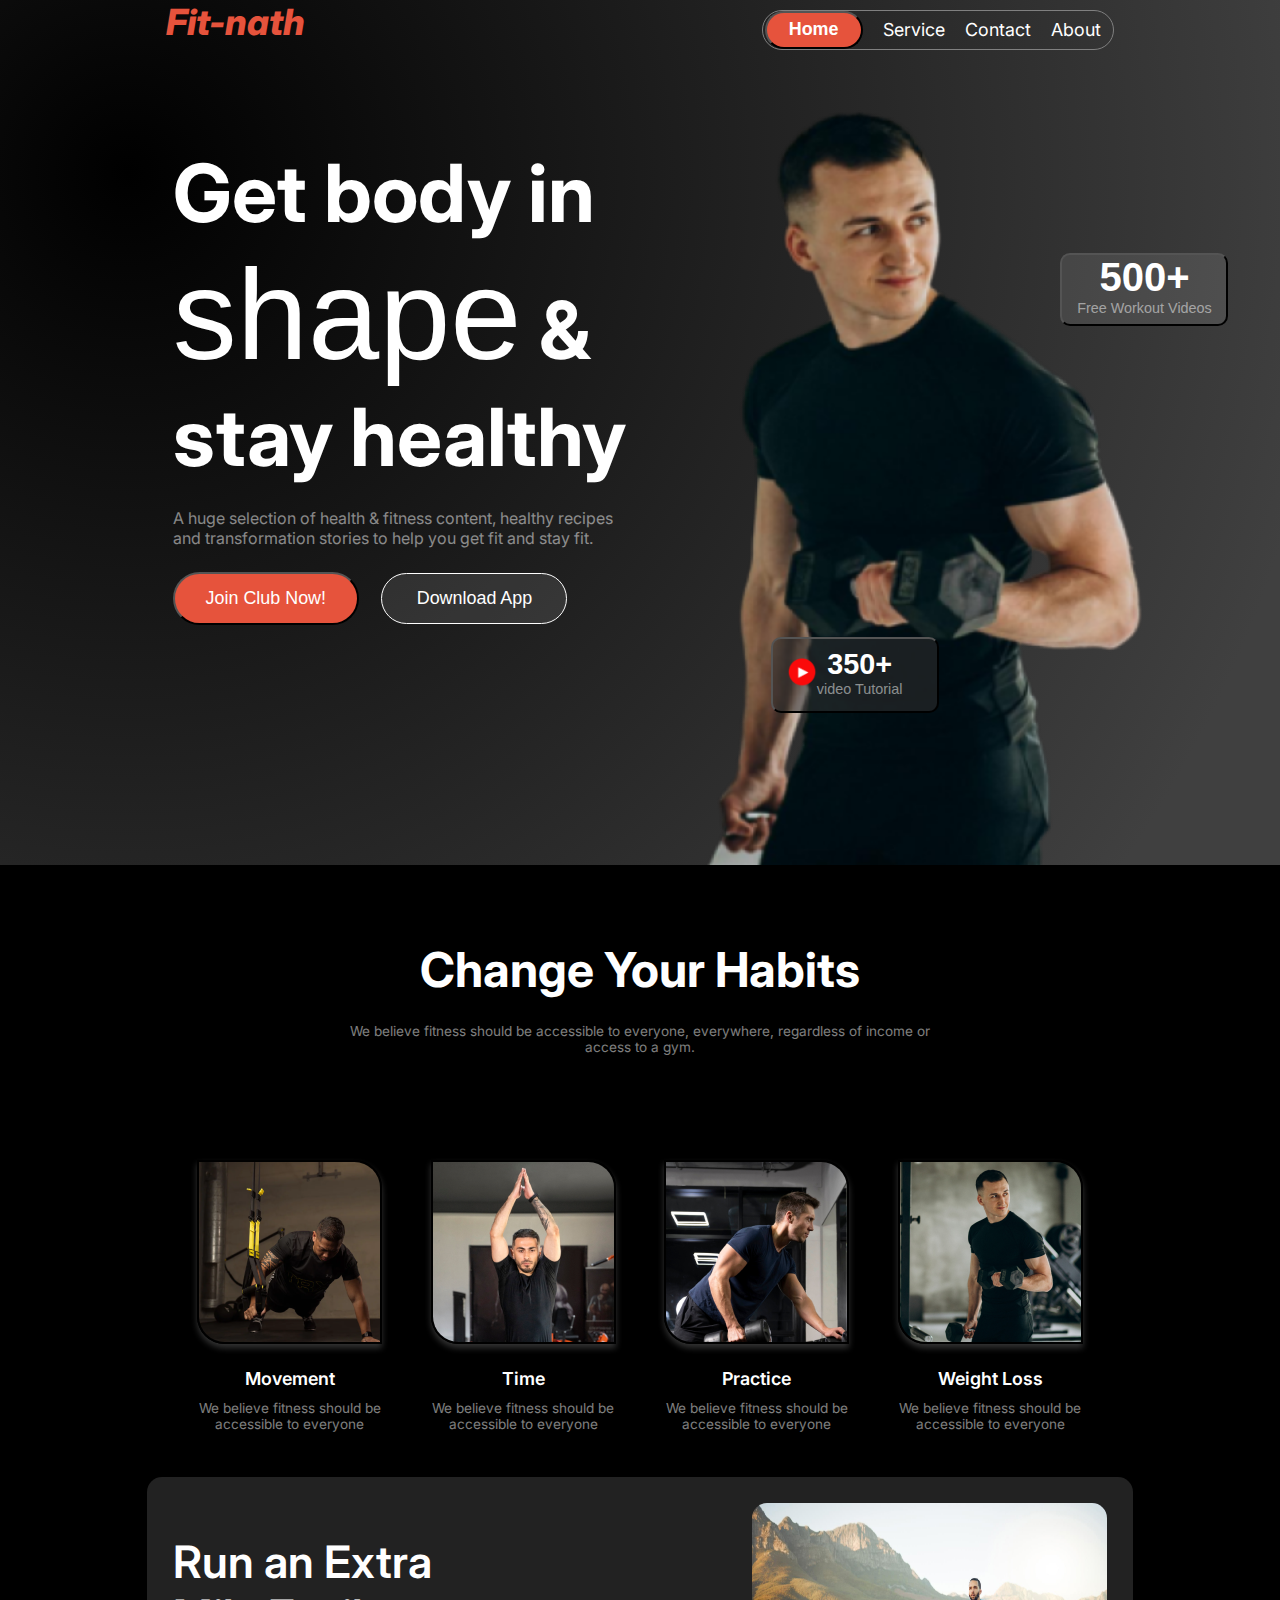
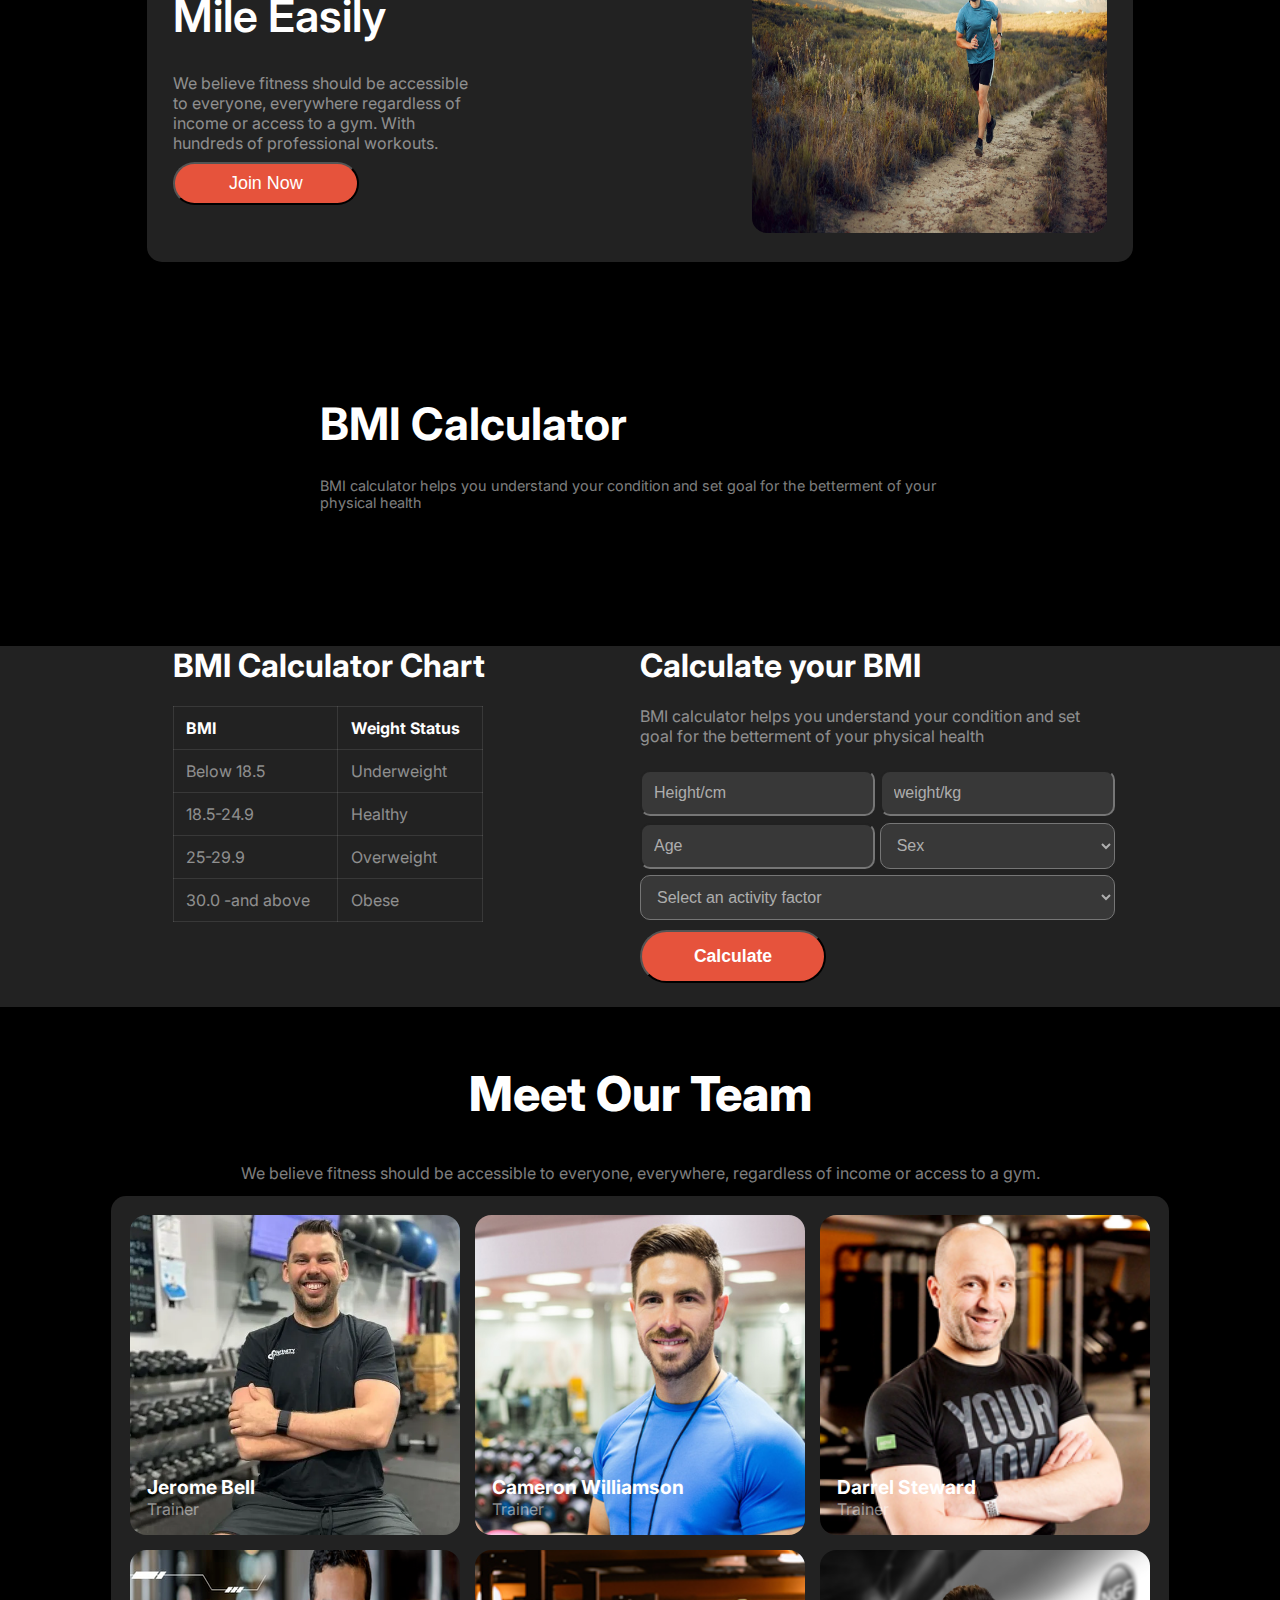
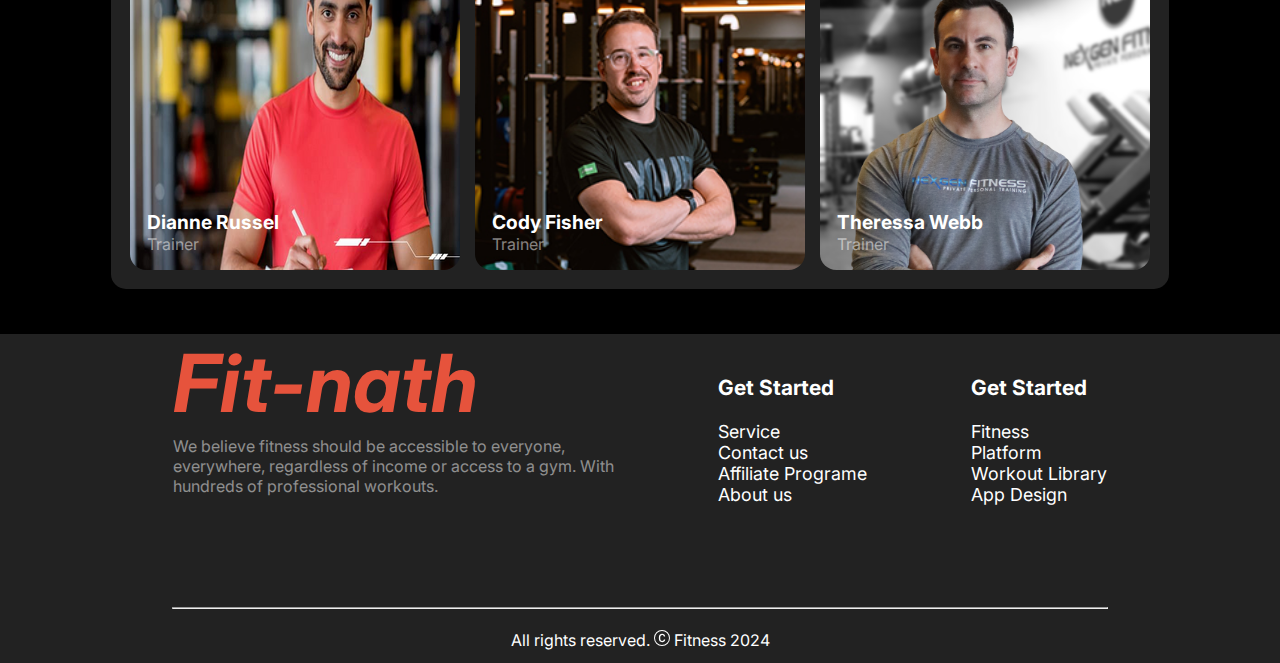
==== commit 0c7c62ff: "done. no more changes." ====
--- a/index.html
+++ b/index.html
@@ -58,26 +58,26 @@
             <div class="change-div">
                 <div class="change-header">
                     <h1>Change Your Habits</h1>
-                    <p style="color: white; text-align: center;">We believe fitness should be accessible to everyone, everywhere, regardless of income or access to a gym.</p>
+                    <p style="color:rgba(255,255,255,0.5); text-align: center;">We believe fitness should be accessible to everyone, everywhere, regardless of income or access to a gym.</p>
                 </div>
                 <div class="change-card-container">
                     <div class="change-card">
-                        <img src="./images/image 3.png" alt="">
+                        <img src="./images/image 3.png" alt="" class="image-zoom">
                         <h5>Movement</h5>
                         <p>We believe fitness should be <br> accessible to everyone</p>
                     </div>
                     <div class="change-card">
-                        <img src="./images/image 2.png" alt="">
+                        <img src="./images/image 2.png" alt="" class="image-zoom">
                         <h5>Time</h5>
                         <p>We believe fitness should be <br> accessible to everyone</p>
                     </div>
                     <div class="change-card">
-                        <img src="./images/image 4.png" alt="">
+                        <img src="./images/image 4.png" alt="" class="image-zoom">
                         <h5>Practice</h5>
                         <p>We believe fitness should be <br> accessible to everyone</p>
                     </div>
                     <div class="change-card">
-                        <img src="./images/image 5.png" alt="">
+                        <img src="./images/image 5.png" alt="" class="image-zoom">
                         <h5>Weight Loss</h5>
                         <p>We believe fitness should be accessible to everyone</p>
                     </div>
--- a/style.css
+++ b/style.css
@@ -21,6 +21,9 @@
     margin-right: 0px;
     padding: 0;
 
+  }
+   p{
+    color: rgba(255, 255, 255,0.5);
   }
   /* nav{
     background-color: black;
@@ -178,11 +181,14 @@
     height: 38px;
     background-color: #E6533C;
     border-radius: 46px;
-    font-weight: 600;
+   
     font-size: 1.12rem;
     text-align: center;
     padding-left: 5%;
     padding-right: 5%;
+}
+.btn-nav a{
+    font-weight: bold;
 }
 /* banner-section-design */
 .banner{
@@ -261,6 +267,7 @@
 .change-header p{
     margin-top: 1.5rem;
     font-size: .85rem;
+    color: rgba(255, 255, 255, 0.5);
 }
 /* .change-card-container{
     
@@ -281,17 +288,29 @@
     margin-top: 20px;
     margin-bottom: 5%;
 }
+
 .change-card p{
     font-size: .85rem;
     font-weight: 400;
-    color: #FFFFFF;
+   color: rgba(255, 255, 255, 0.5);
     text-align: center;
     margin: 0;
 }
 .change-card img{
     border-radius: 0 15% 0 15%;
-
-}
+   }
+   .image-zoom {
+    transition: transform 300ms ease-in-out;
+    border: 2px solid #000; /* Add border */
+    box-shadow: 0 4px 6px rgba(255, 255, 255, 0.2);
+  }
+  
+  .image-zoom:hover {
+    transform: scale(1.2);
+    box-shadow: 0 8px 16px rgba(255, 255, 255, 0.5);
+  }
+  
+  
 .run-div{
     width: 73vw;
     margin: 5vh auto;
@@ -455,6 +474,7 @@
 }
 .link p{
     margin-bottom: 15%;
+    color: rgba(255, 255, 255, 0.5);
 }
 
 /* Team section styling */
@@ -736,11 +756,16 @@
 
     }
     .trainer{
-        max-width: 340px;
-        height: 320px;
+        width: 82vw;
+       height: 50vh;
+       
     }
 
     /* calculator section */
+    table{
+        width:80vw;
+
+    }
     form{
         column-gap: 2%;
         row-gap: 7%;
@@ -813,7 +838,7 @@
         margin: 5px 0;
     }
     .link h1{
-        font-size: 4.1rem;
+        font-size: 3rem;
     }
     body, html{
         width: 100vw;
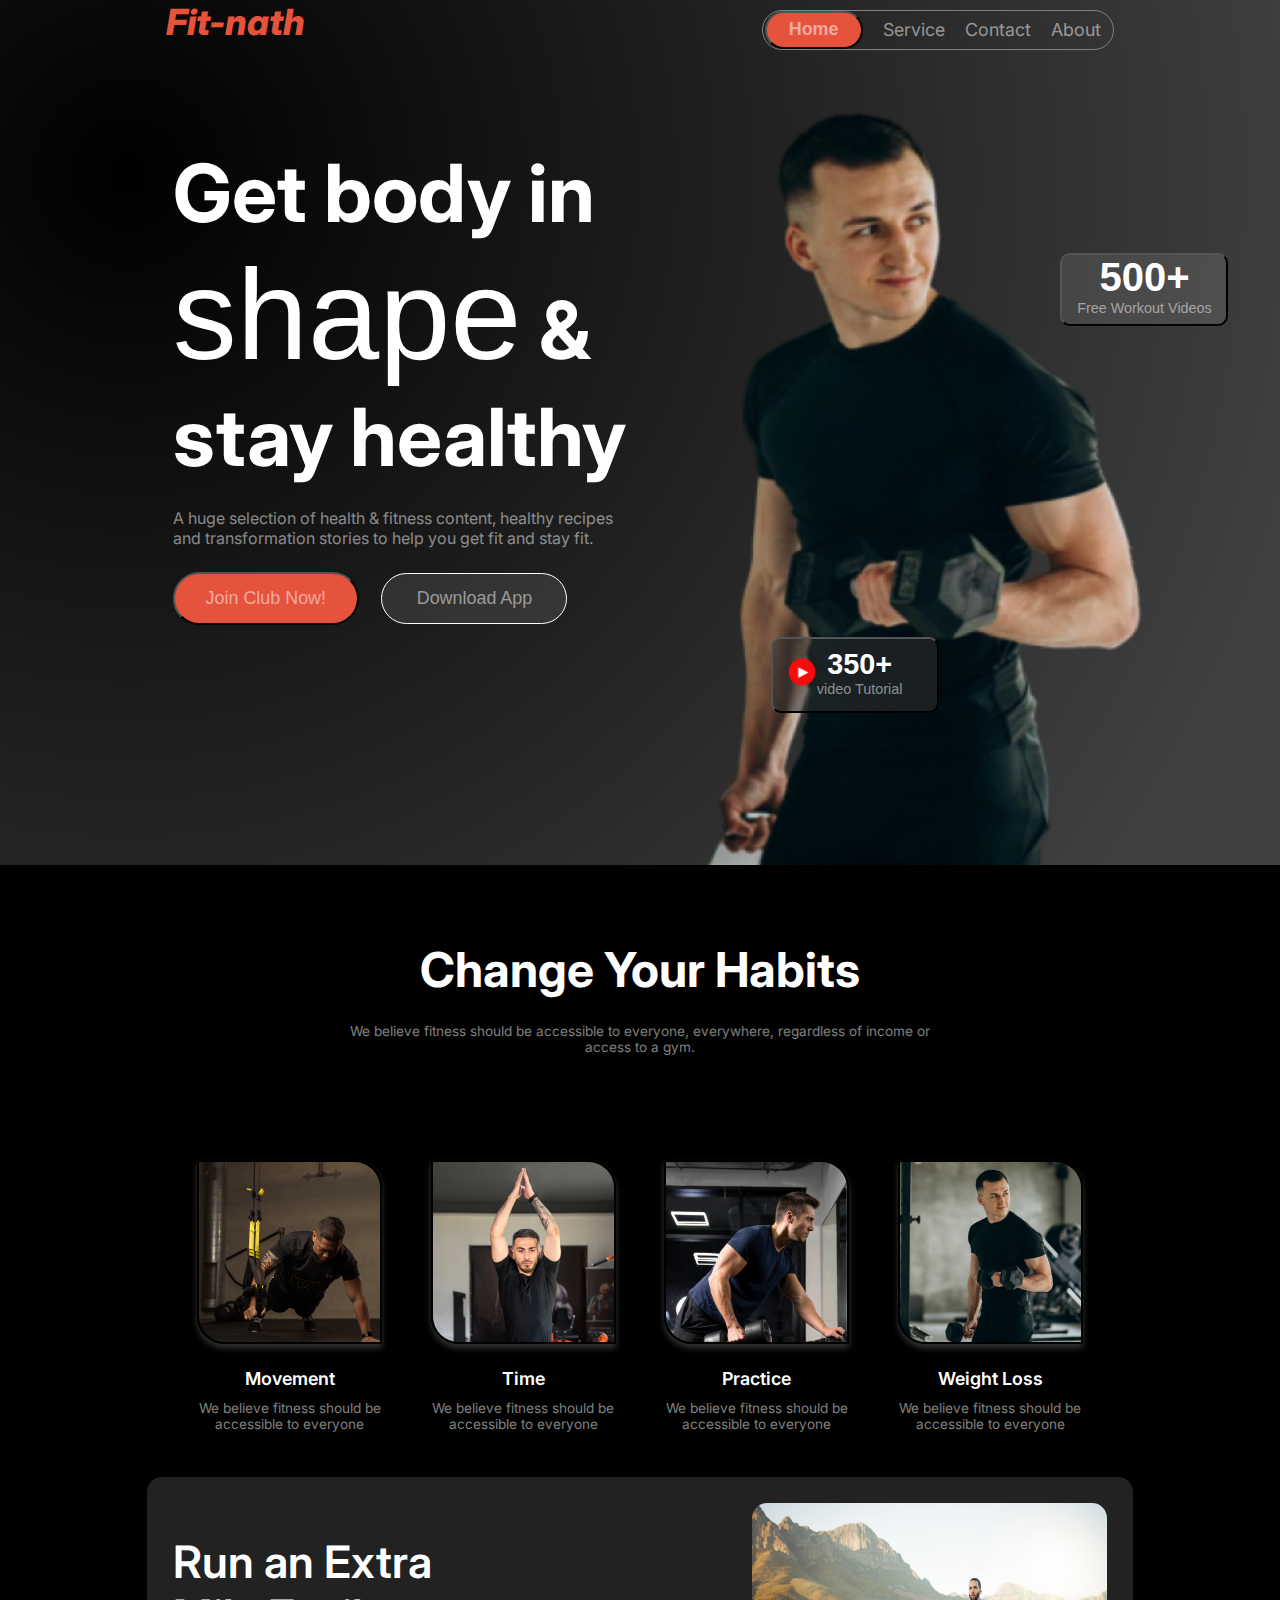
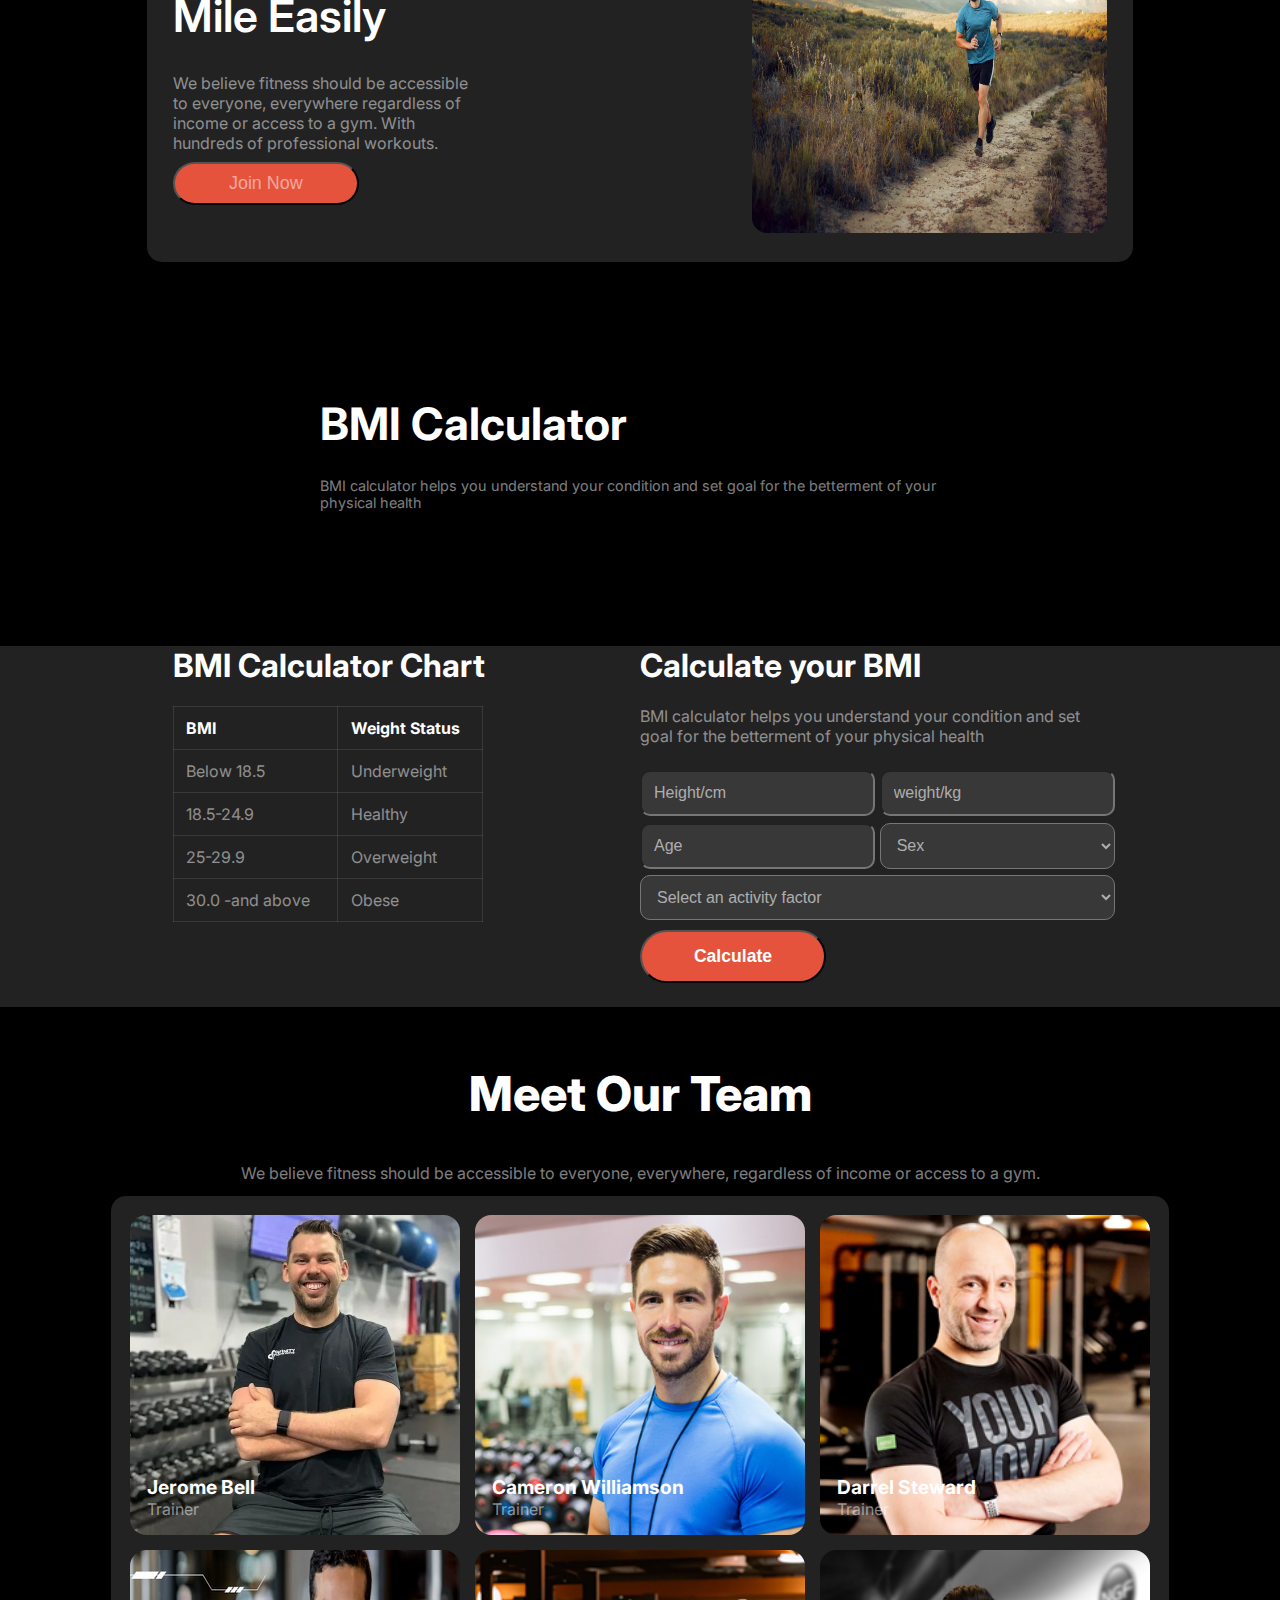
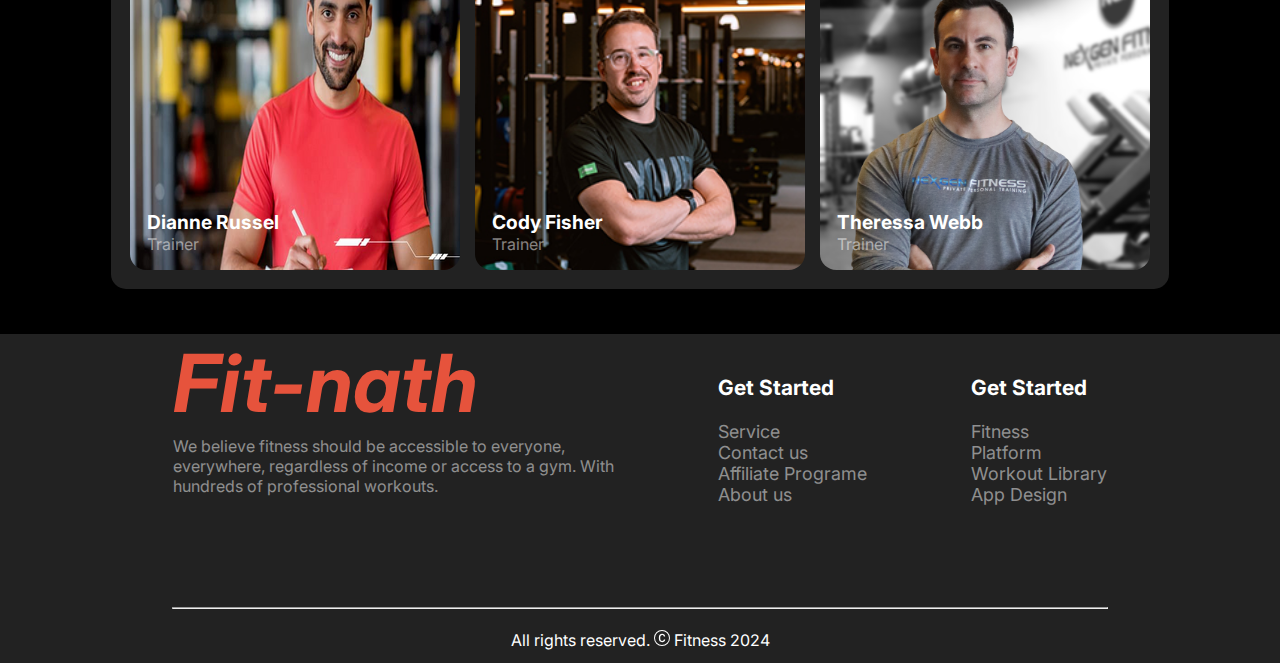
==== commit 37579a25: "color fixed" ====
--- a/index.html
+++ b/index.html
@@ -219,7 +219,7 @@
                 </div>
 
                     <ul>
-                        <li><a href=""><h3>Get Started</h3></a></li>
+                        <li><a href="" ><h3 id="get-1">Get Started</h3></a></li>
                         <li><a href="">Service</a></li>
                         <li><a href="">Contact us</a></li>
                         <li><a href="">Affiliate Programe</a></li>
@@ -230,7 +230,7 @@
 
 
                     <ul>
-                        <li><a href=""><h3>Get Started</h3></a></li>
+                        <li><a href="" ><h3 id="get-2">Get Started</h3></a></li>
                         <li><a href="">Fitness</a></li>
                         <li><a href="">Platform</a></li>
                         <li><a href="">Workout Library</a></li>
--- a/style.css
+++ b/style.css
@@ -455,7 +455,10 @@
     text-decoration: none;
     list-style: none;
     margin-left: 0%;
-    color: rgba(255, 255, 255, 1);
+    color: rgba(255, 255, 255, 0.5);
+}
+#get-1, #get-2{
+color: #FFFFFF;
 }
 
 .link h1{
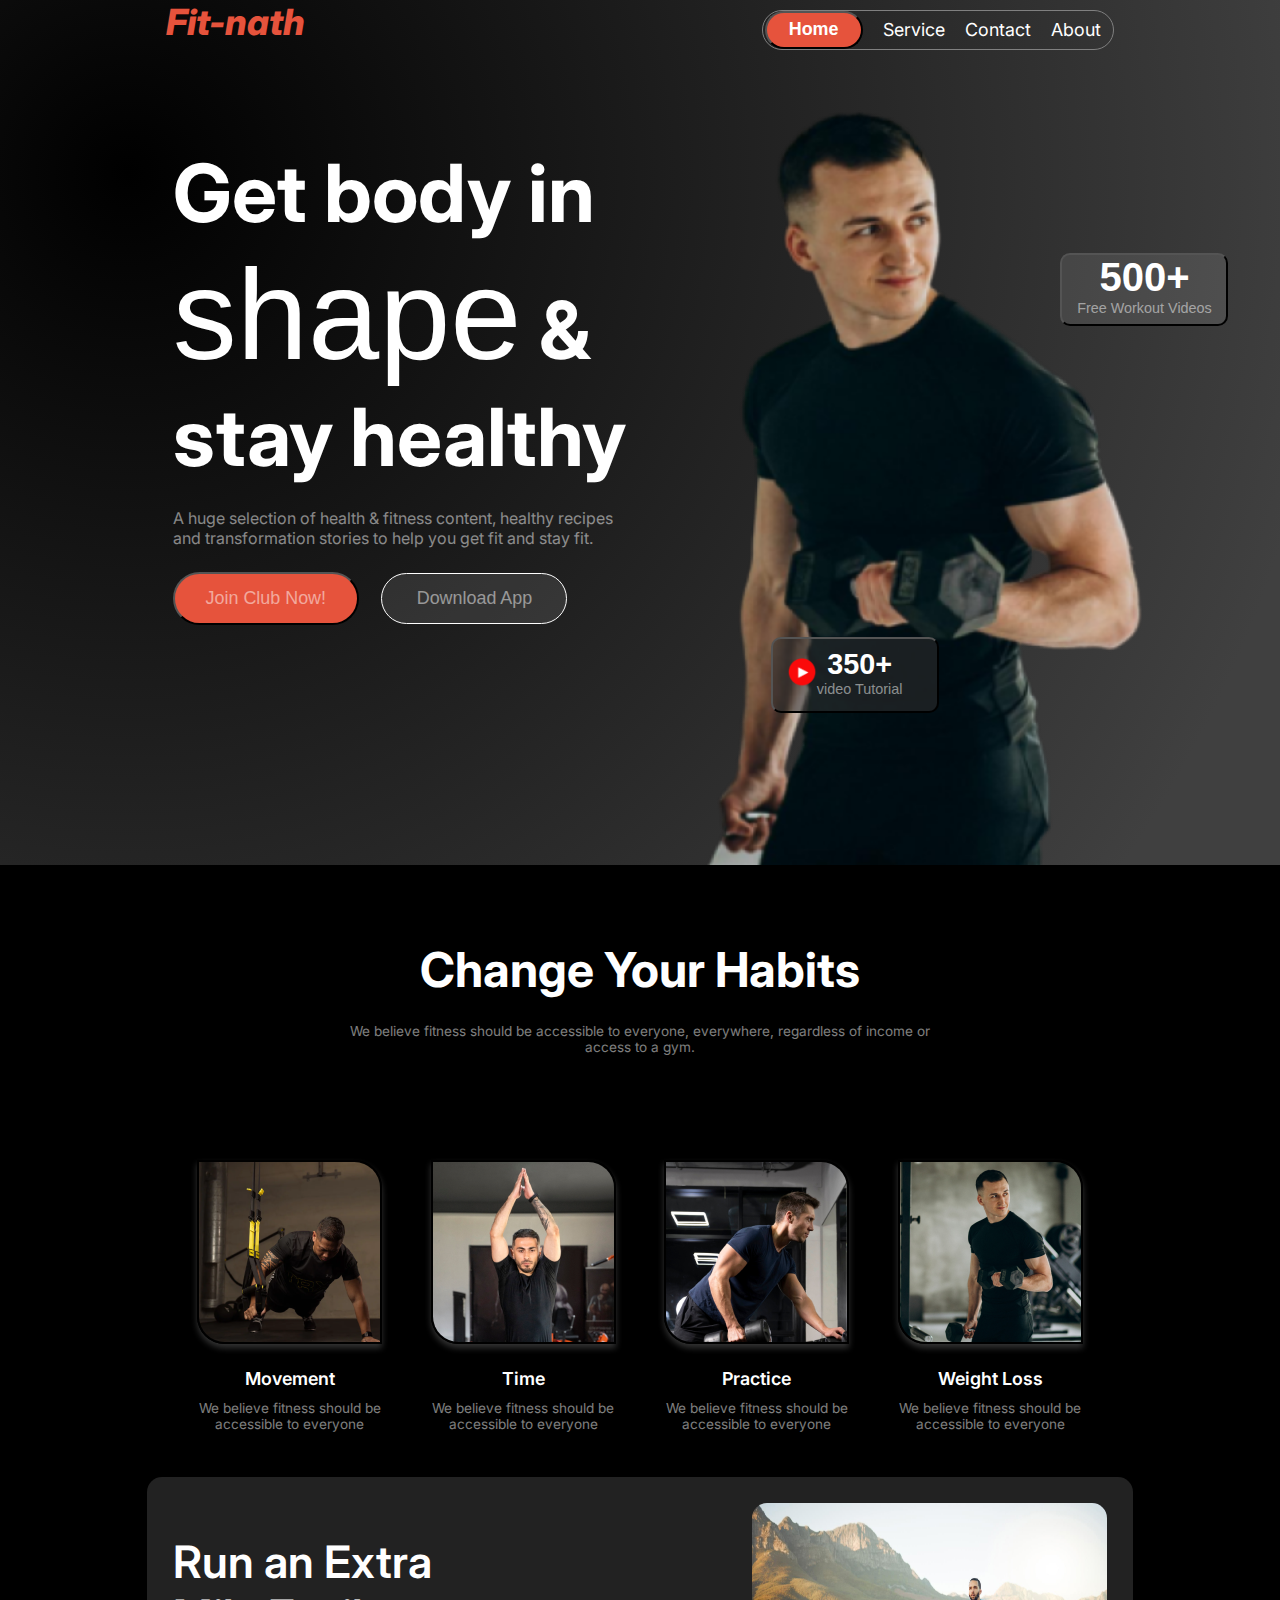
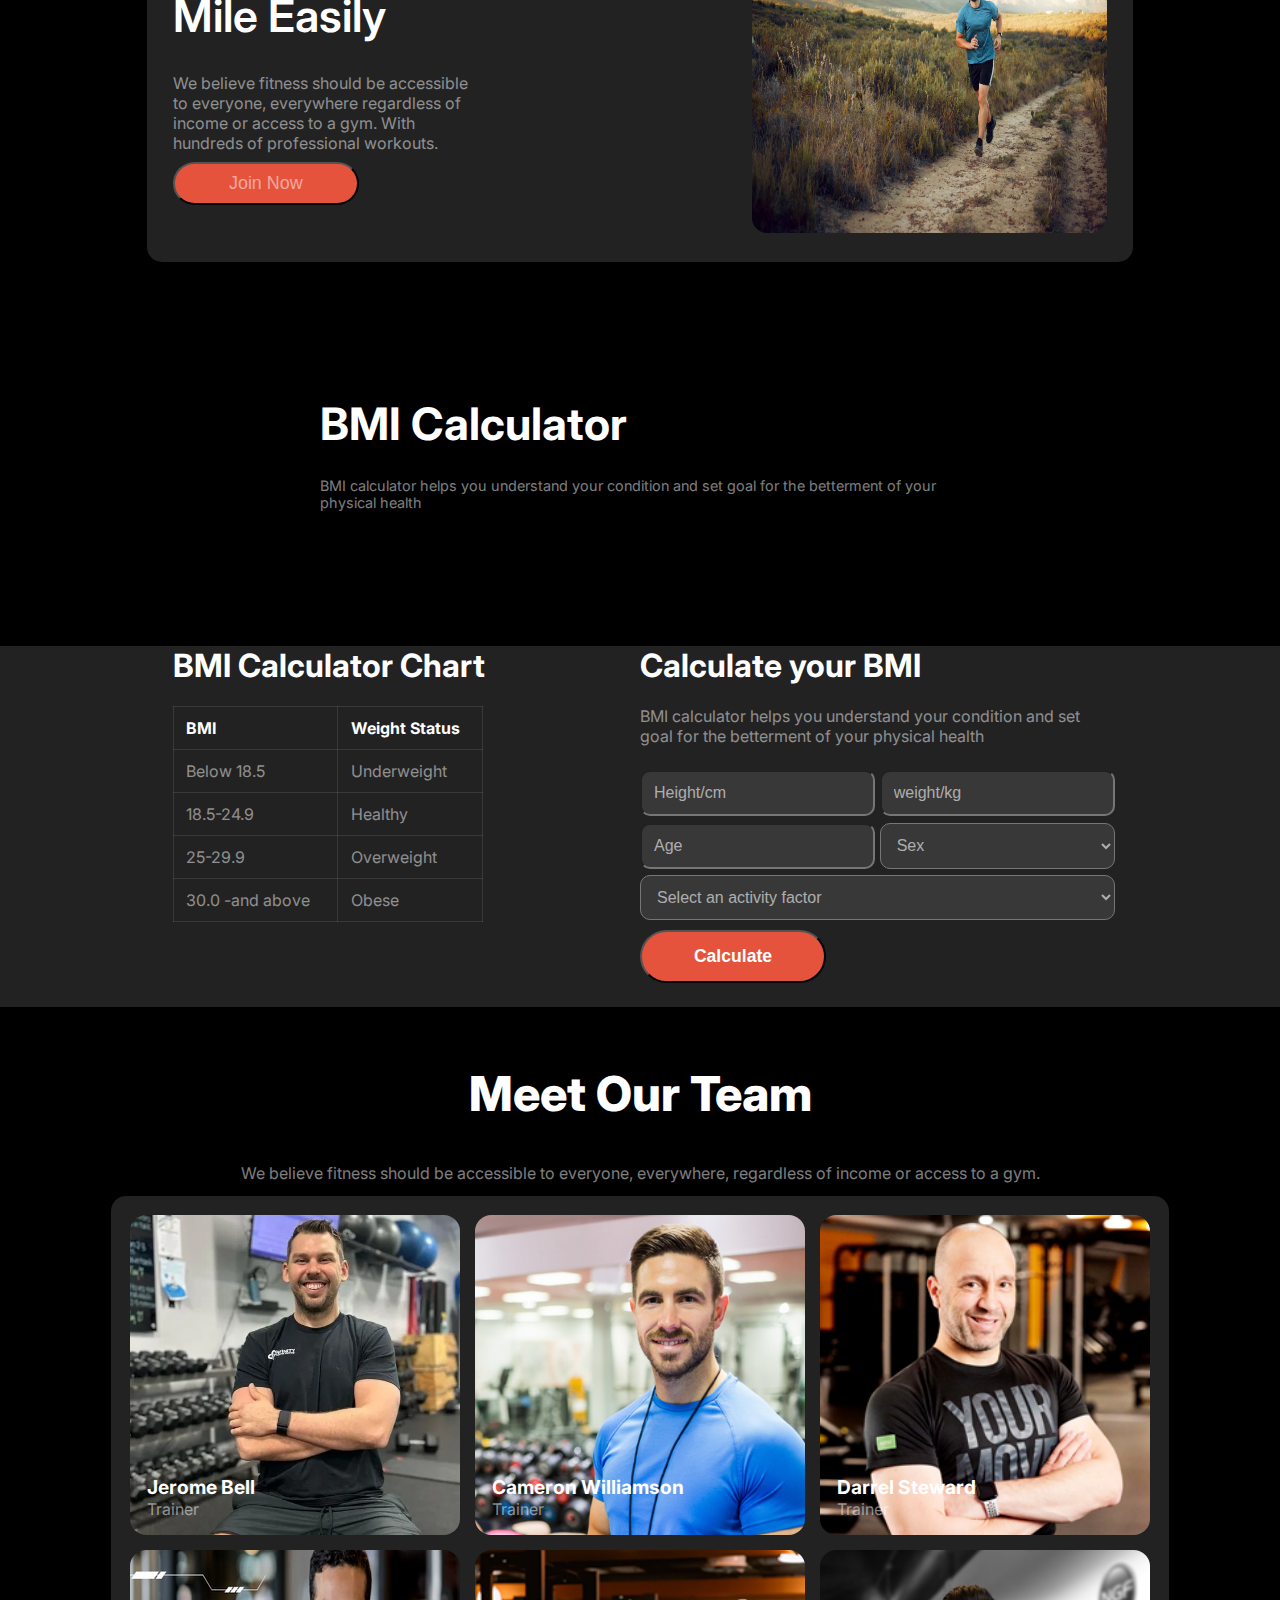
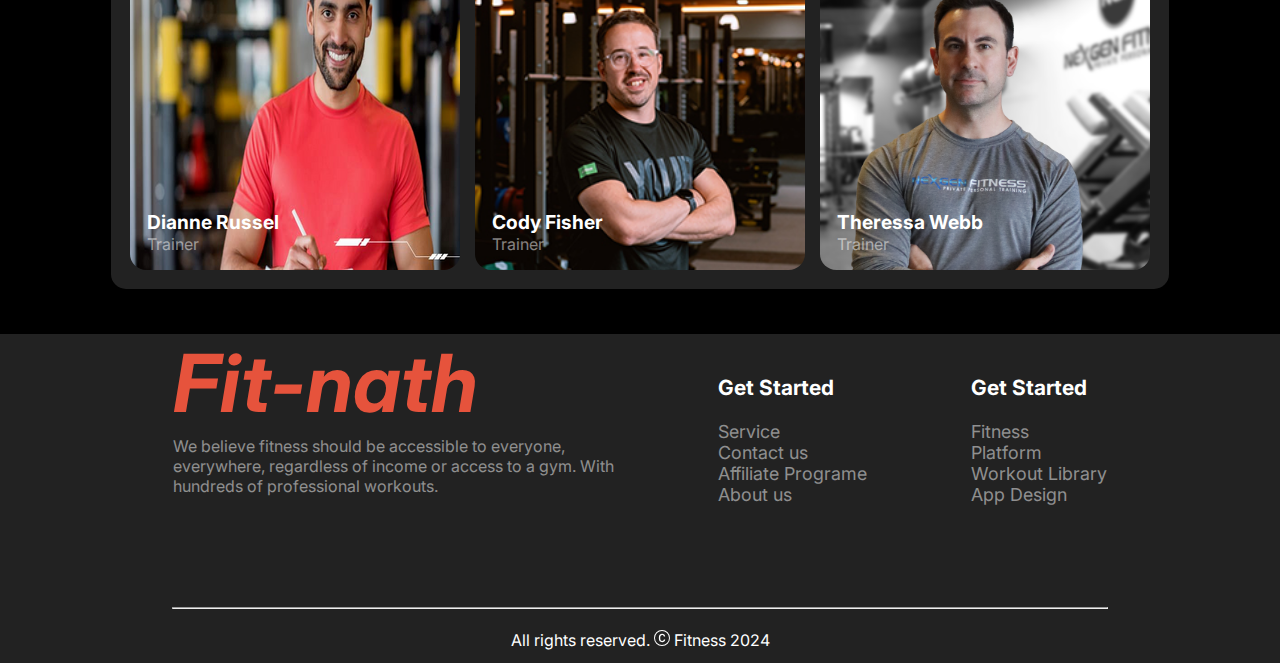
==== commit 11d6adad: "nav bar a color fixed" ====
--- a/index.html
+++ b/index.html
@@ -23,12 +23,12 @@
                 <ul>
 
                 <li>
-                    <button class="btn-nav"><a href="">Home</a></button>
+                    <button class="btn-nav"><a href="" class="nav-a">Home</a></button>
 
                 </li>
-                <li class="list-margin"> <a href="">Service</a> </li>
-                    <li class="list-margin"> <a href="">Contact</a> </li>
-                    <li class="list-margin list-margin-right"><a href="">About</a> </li>
+                <li class="list-margin"> <a href="" class="nav-a">Service</a> </li>
+                    <li class="list-margin"> <a href="" class="nav-a">Contact</a> </li>
+                    <li class="list-margin list-margin-right" ><a href="" class="nav-a">About</a> </li>
             </ul>
             
         </nav>
--- a/style.css
+++ b/style.css
@@ -157,8 +157,9 @@
     color: #FFFFFF;
     text-align: center;
     /* margin-left: 20px; */
-
-
+}
+.nav-a{
+    color: #FFFFFF;
 }
 .hamburger-menu{
     display: none;
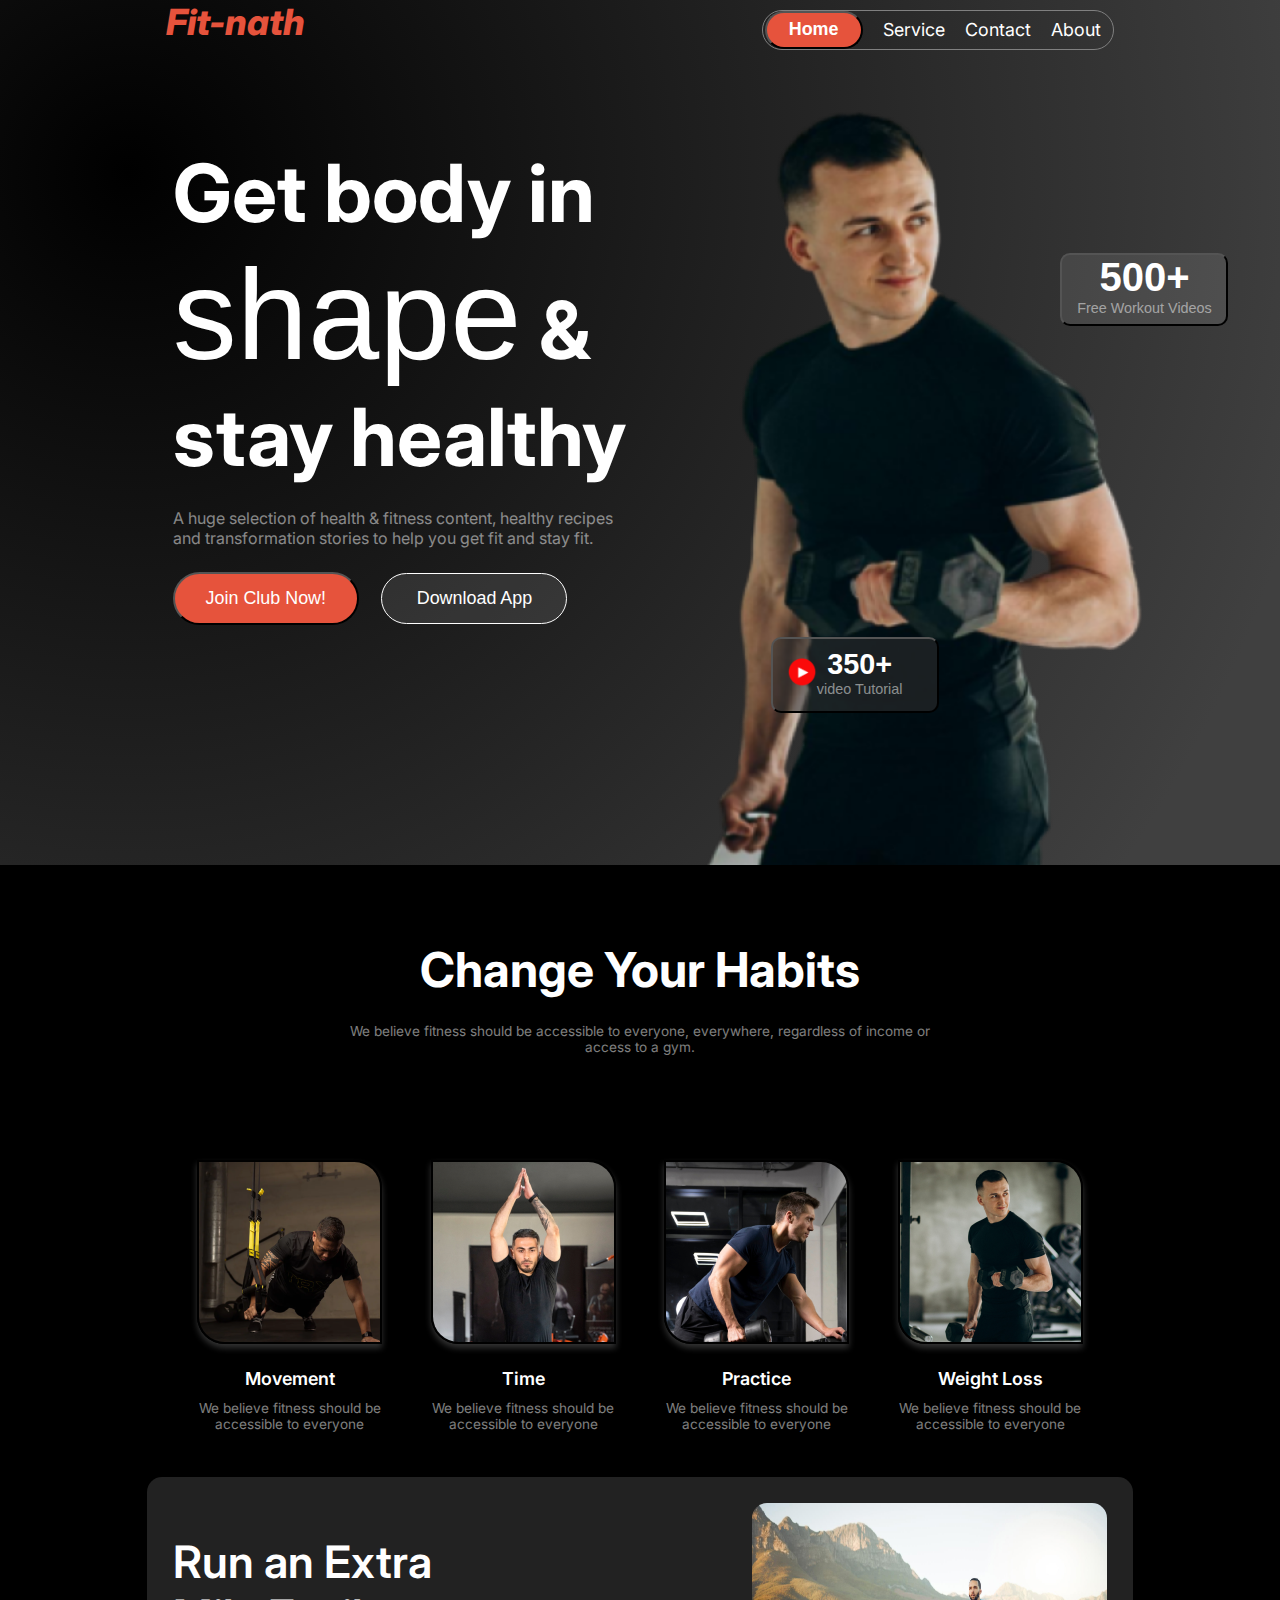
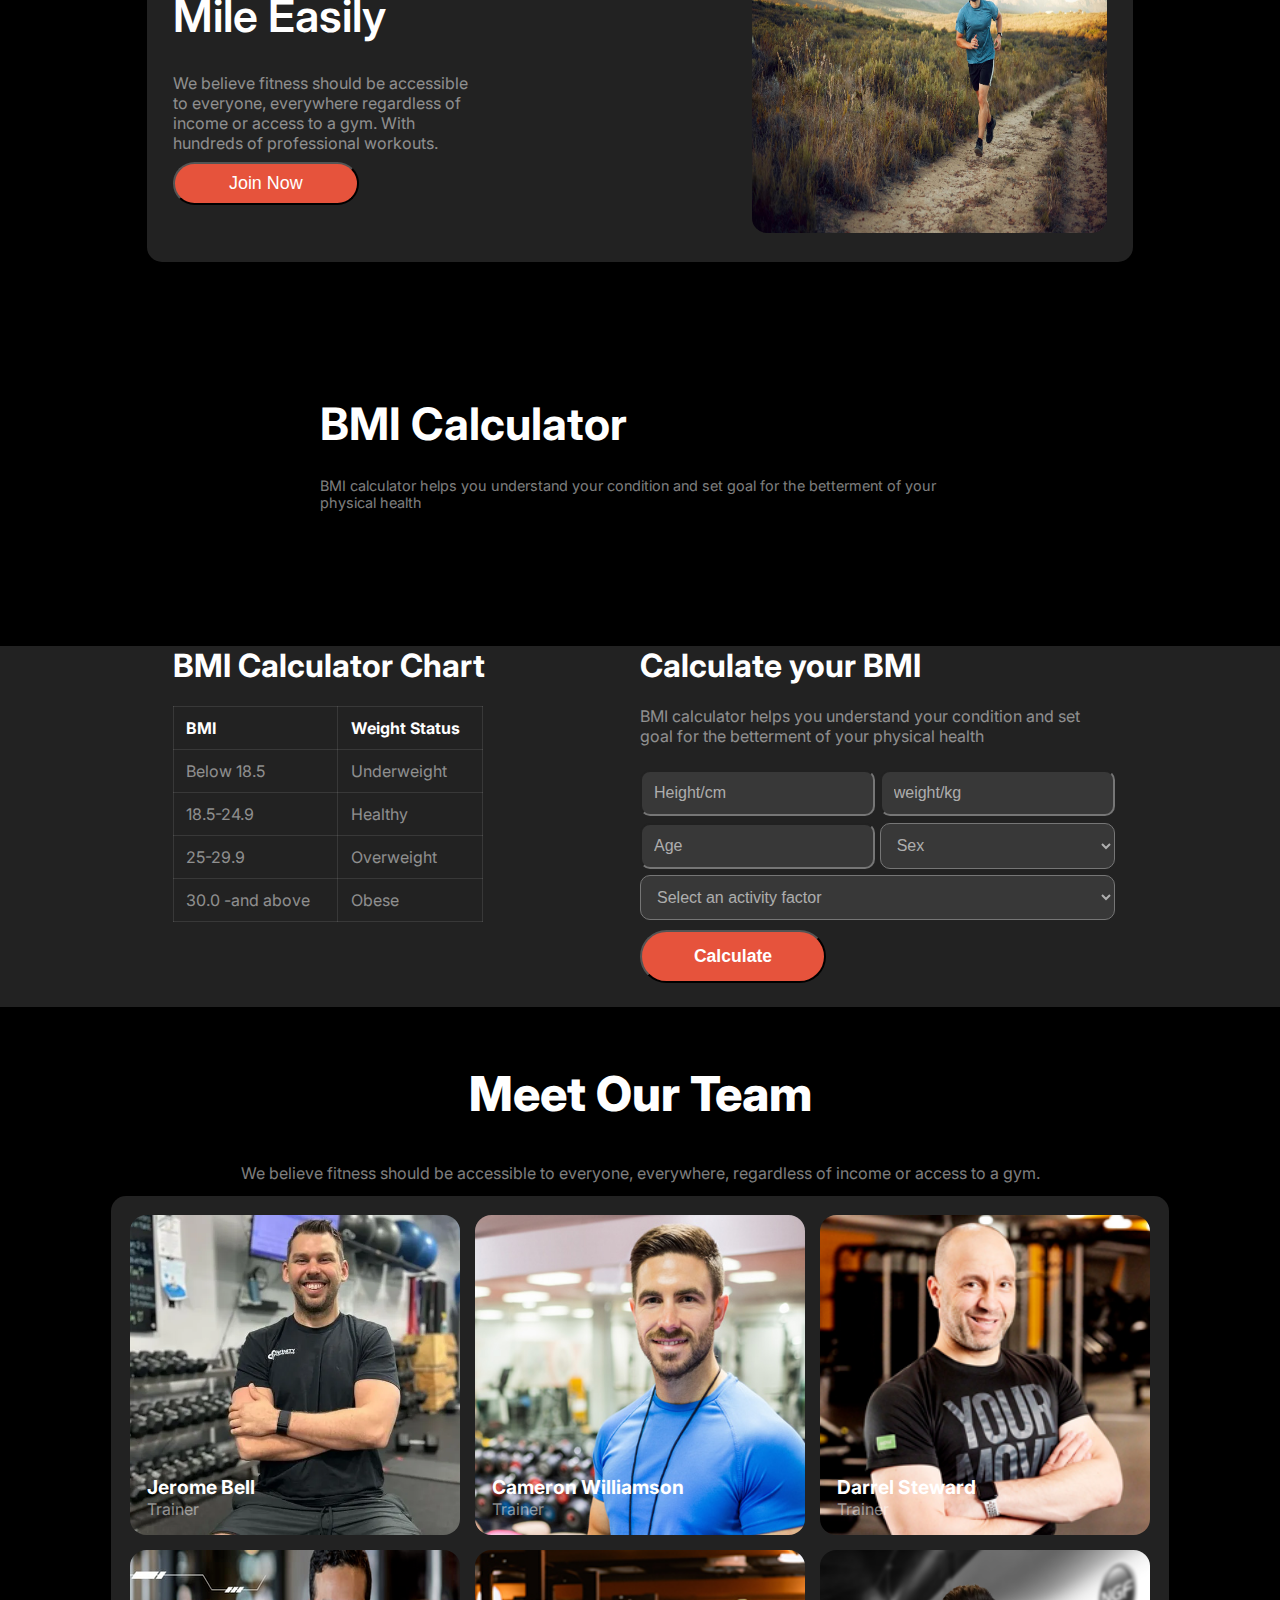
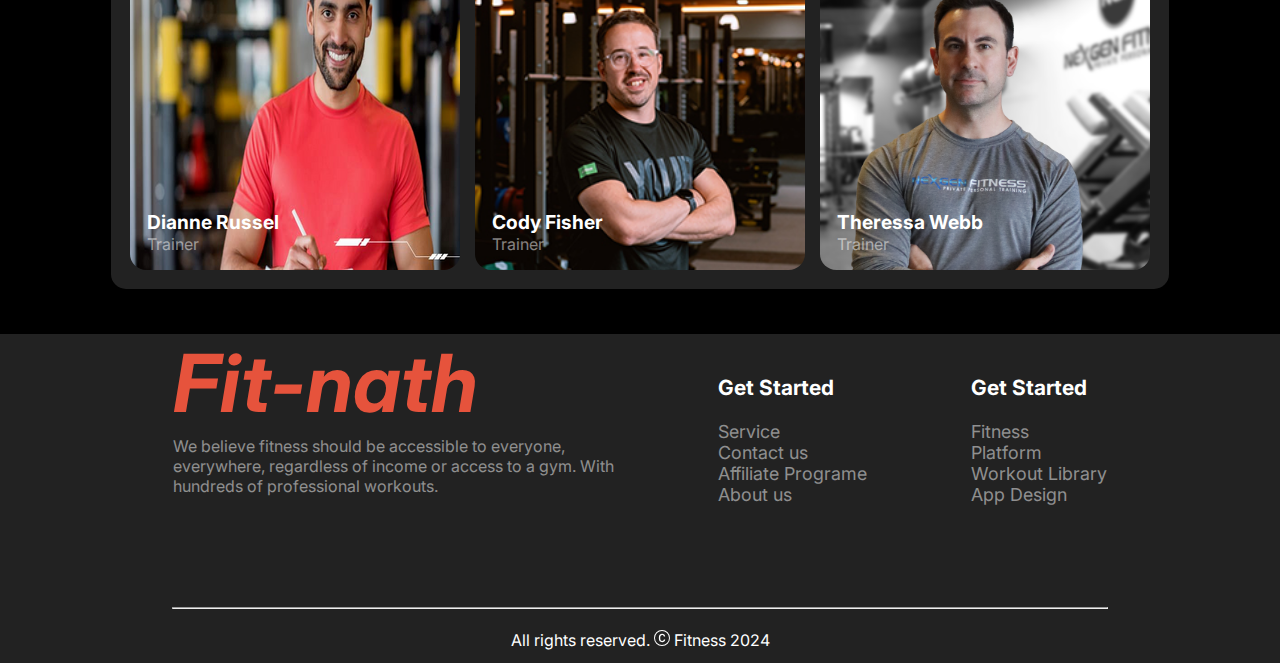
==== commit 7fcced61: "color fixed again with btn-a class" ====
--- a/index.html
+++ b/index.html
@@ -23,7 +23,7 @@
                 <ul>
 
                 <li>
-                    <button class="btn-nav"><a href="" class="nav-a">Home</a></button>
+                    <button class="btn-nav "><a href="" class="nav-a">Home</a></button>
 
                 </li>
                 <li class="list-margin"> <a href="" class="nav-a">Service</a> </li>
@@ -36,8 +36,8 @@
             <div class="banner-heading">
                 <h1>Get body in <span id="span">shape</span> & stay healthy</h1>
                 <p>A huge selection of health & fitness content, healthy recipes <br> and transformation stories to help you get fit and stay fit.</p>
-                <div class="banner-btn-container"><button class="btn-primary"><a href="">Join Club Now!</a></button>
-                    <button class="btn-secondary"><a href="">Download App</a></button></div>
+                <div class="banner-btn-container"><button class="btn-primary "><a href="" class="btn-a">Join Club Now!</a></button>
+                    <button class="btn-secondary"><a href="" class="btn-a" >Download App</a></button></div>
            </div>
            <div class="banner-button">
             <button class="btn-350">
@@ -93,7 +93,7 @@
                     <p>We believe fitness should be accessible to everyone,  everywhere regardless of income or access to a gym.
                     With  hundreds of professional workouts.
                     </p>
-                    <button class="btn-primary"><a href="">Join Now</a></button>
+                    <button class="btn-primary"><a href="" class="btn-a">Join Now</a></button>
                 </div>
                 <div class="run-img"><img src="./images/run.jpg" alt="run image"></div>
             </div>
--- a/style.css
+++ b/style.css
@@ -33,6 +33,9 @@
 
    }
  /* Buttton Styling */
+ .btn-a{
+    color: white;
+ }
  .btn-primary:hover{
     background-color: coral;
  }
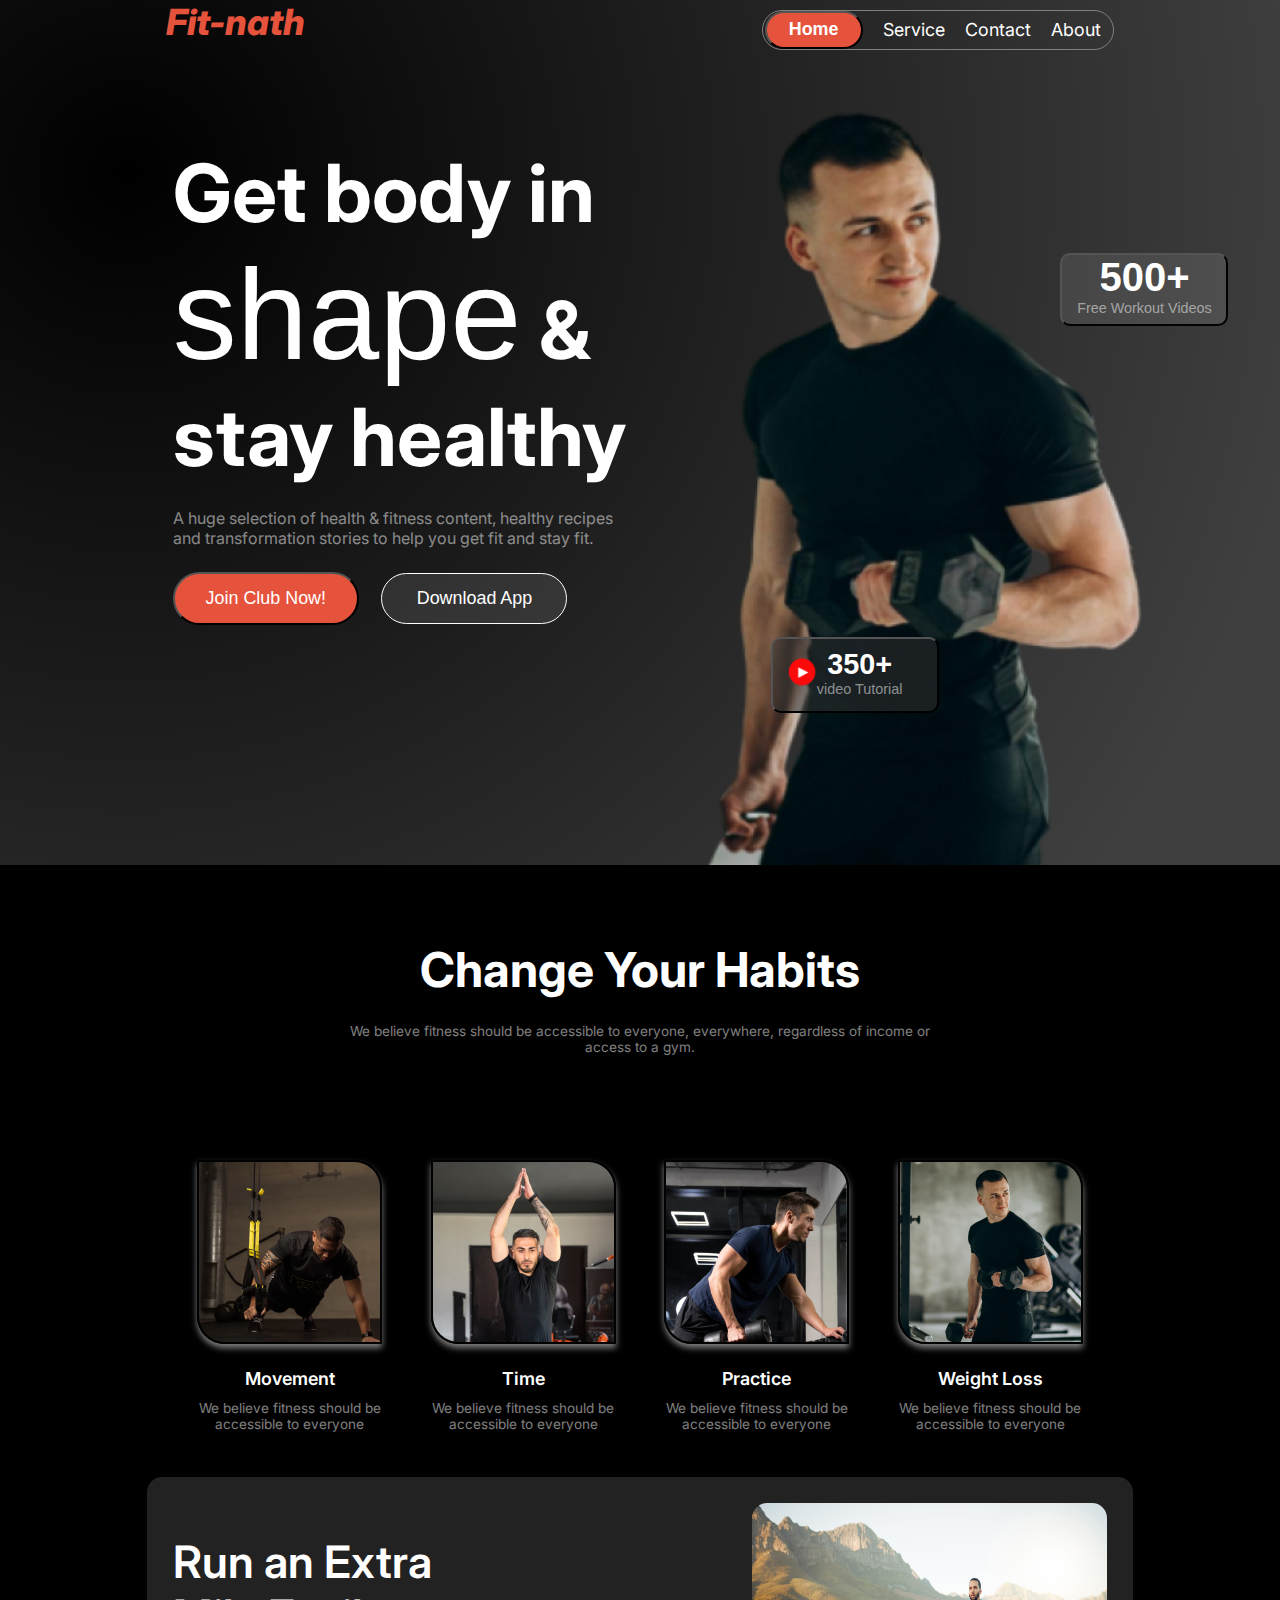
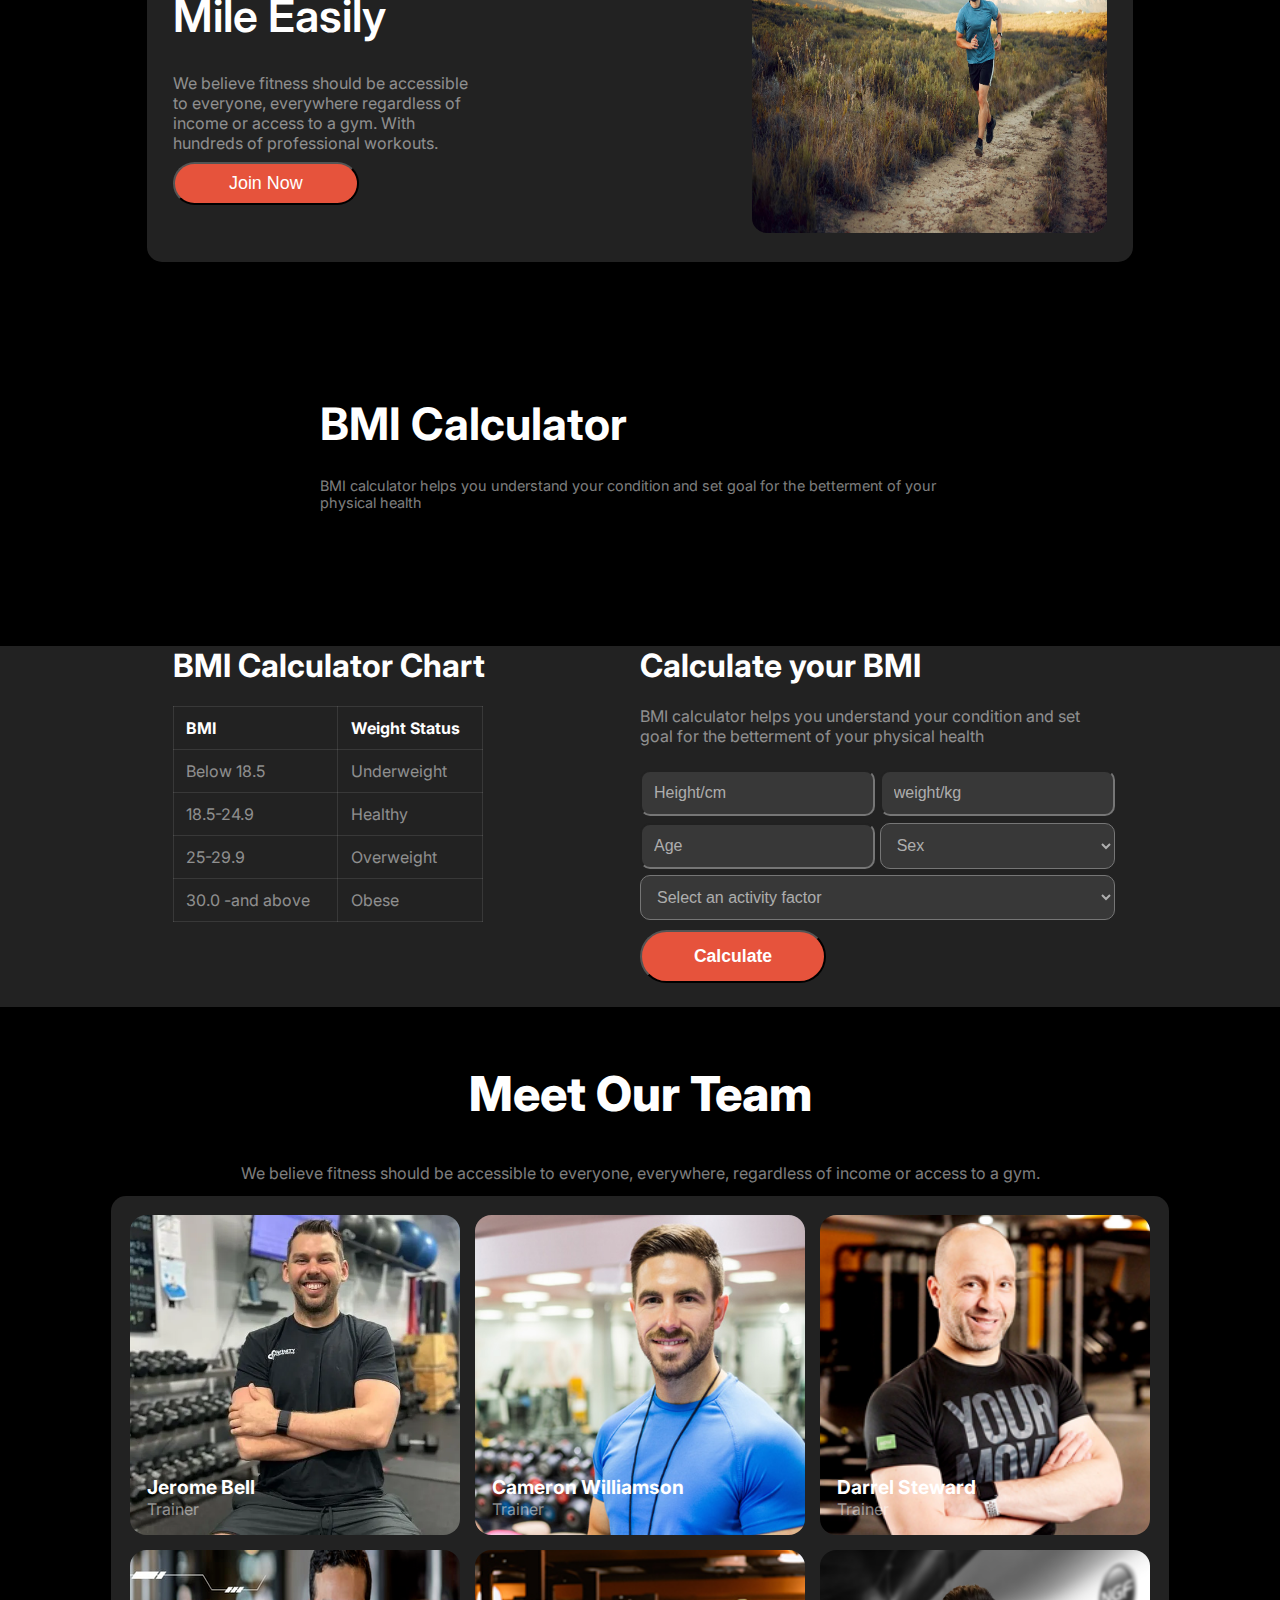
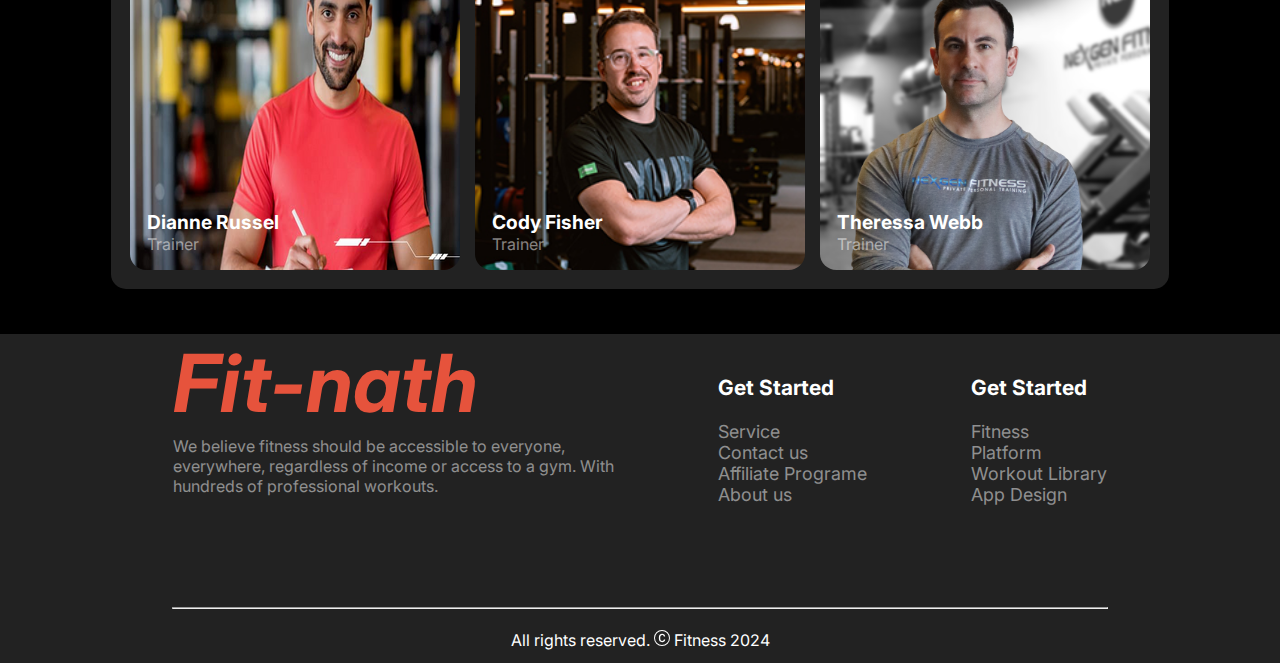
==== commit 62a3c395: "done" ====
--- a/index.html
+++ b/index.html
@@ -54,6 +54,7 @@
 
            </div>
         </section>
+        <!-- change section started here -->
  <section class="change">
             <div class="change-div">
                 <div class="change-header">
--- a/style.css
+++ b/style.css
@@ -35,6 +35,7 @@
  /* Buttton Styling */
  .btn-a{
     color: white;
+    
  }
  .btn-primary:hover{
     background-color: coral;
@@ -306,12 +307,12 @@
    .image-zoom {
     transition: transform 300ms ease-in-out;
     border: 2px solid #000; /* Add border */
-    box-shadow: 0 4px 6px rgba(255, 255, 255, 0.2);
+    box-shadow: 0 4px 6px rgba(255, 255, 255, 0.5);
   }
   
   .image-zoom:hover {
     transform: scale(1.2);
-    box-shadow: 0 8px 16px rgba(255, 255, 255, 0.5);
+    box-shadow: 0 8px 16px rgba(255, 255, 255, 1);
   }
   
   
@@ -853,4 +854,32 @@
         padding: 0.8em 0;
     }
 
+}
+@media screen and (min-width: 992px) and (max-width: 1245px){
+    /* trainer section */
+    .trainer{
+        max-width:260px;
+    }
+    body, html{
+        width: 100vw;
+        overflow-x: hidden;
+        
+        padding: 0.8em 0;
+    }
+    .banner-heading h1{
+        font-size: 3rem;
+    }
+   .btn-a{
+        font-size: .8rem;
+        padding:0px;
+            }
+            .btn-primary, .btn-secondary{
+                max-width: 150px;
+            }
+            .btn-500{
+               left: 80%;
+            }
+           .run-heading{
+            padding:0%;
+           }
 }